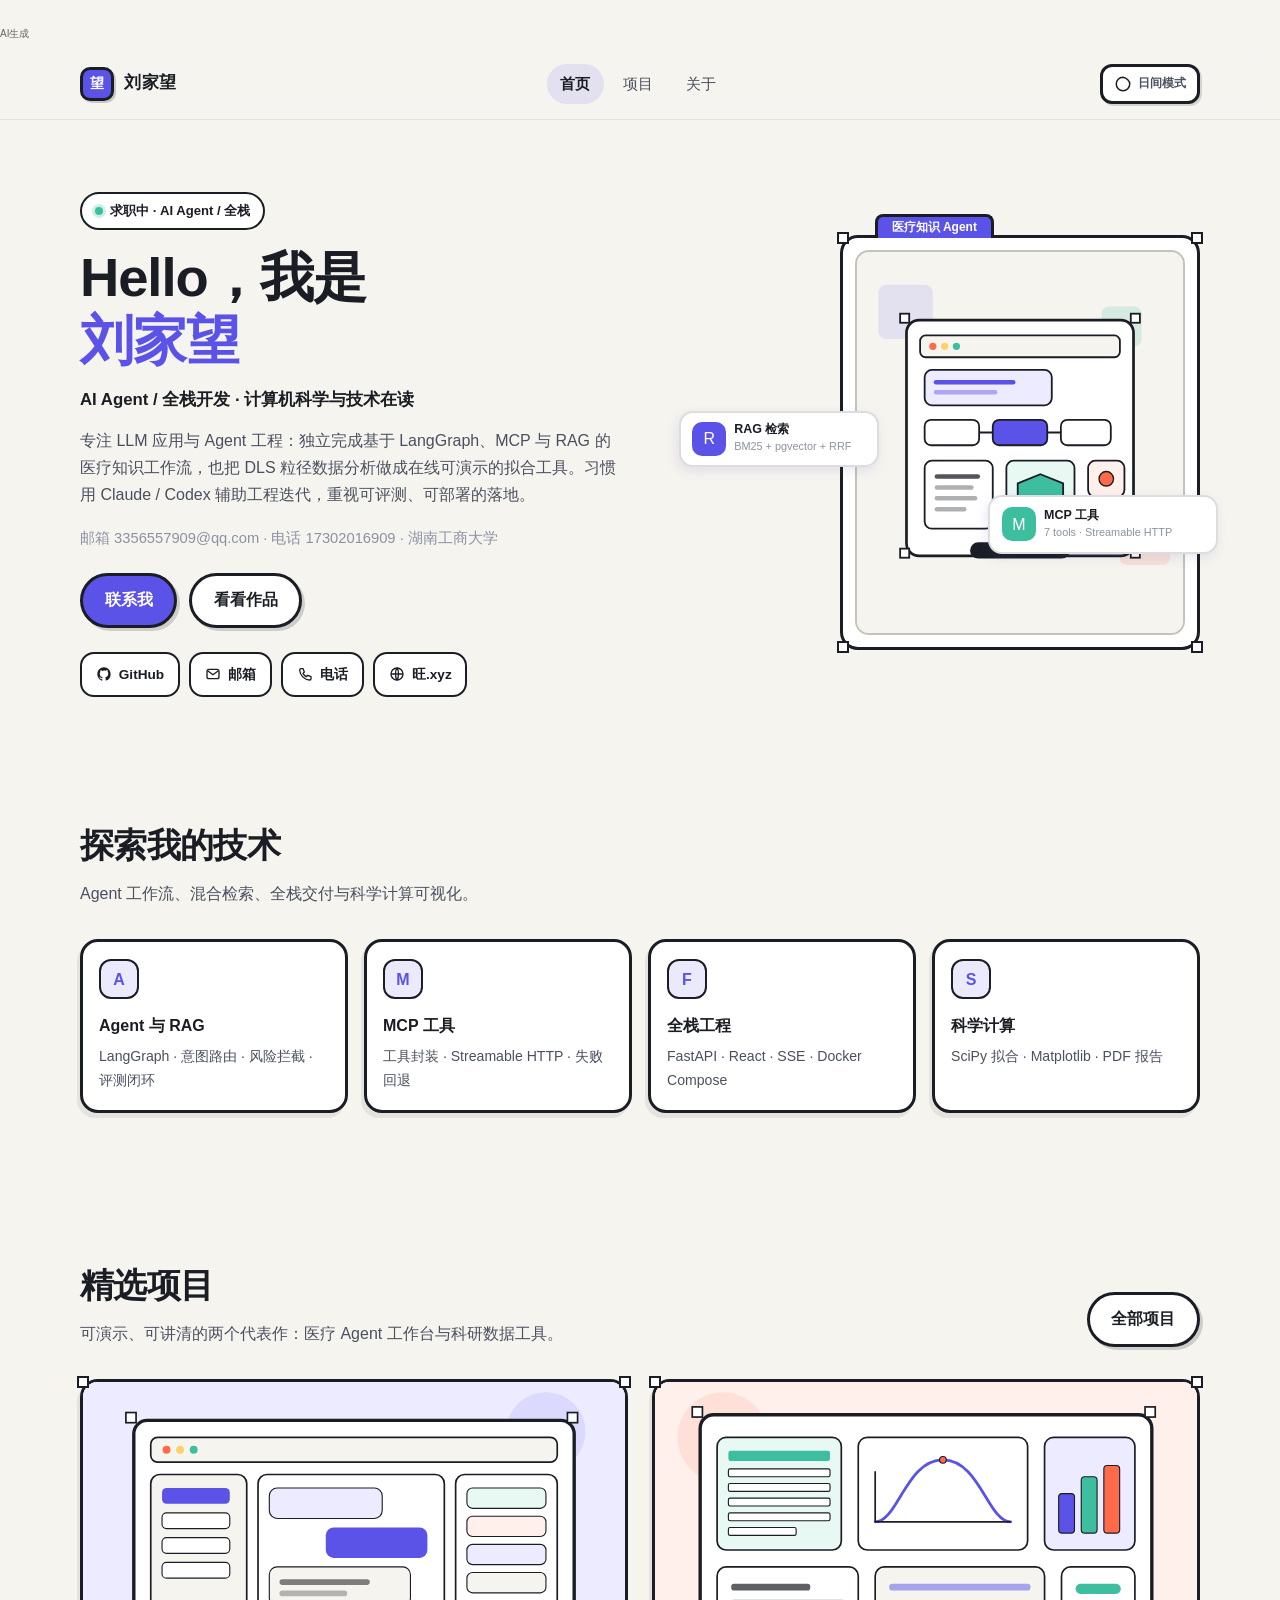
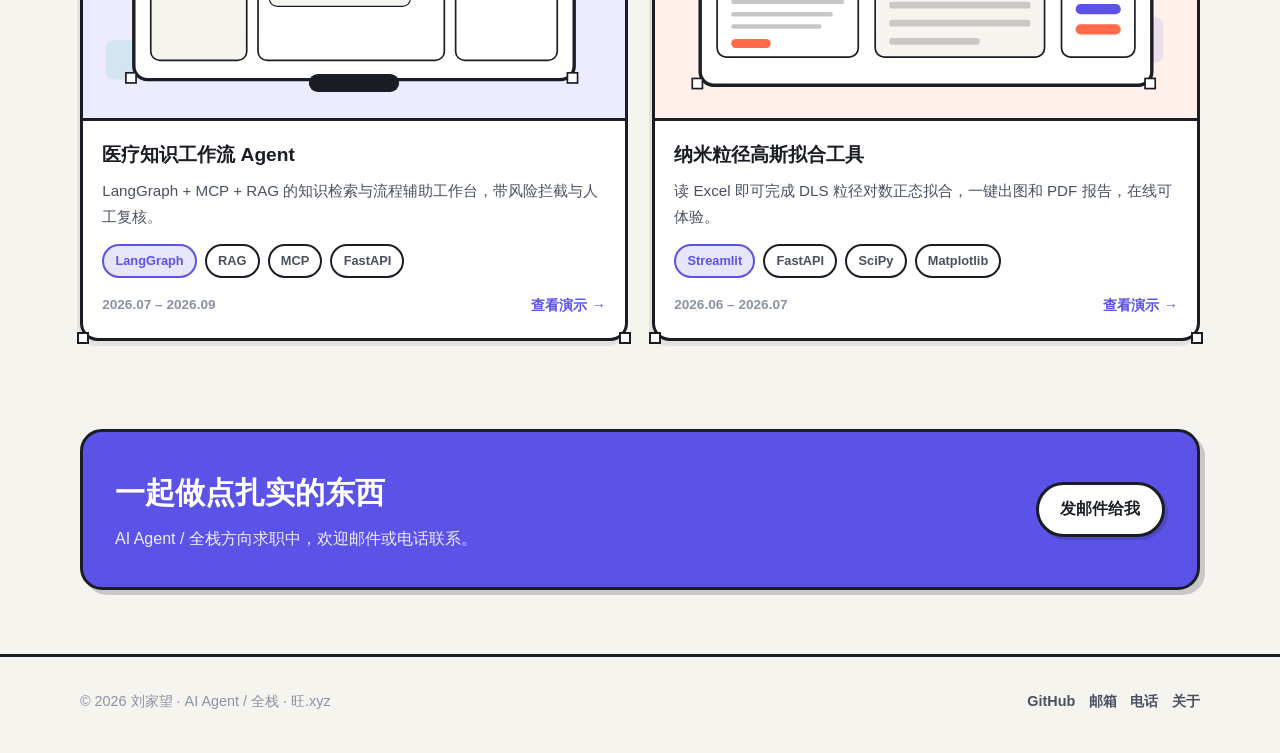
==== index.html @ 9ef8d206 "present: index.html (+2 source) — 已去掉五页左上角 AI生成 角标，并为日间/夜间切换按钮加上中文提示与状态文案。 Mimo-Presented-Path: inde" ====
<!-- AI生成 -->
﻿<!DOCTYPE html>
<html lang="zh-CN">
<head>
  <meta charset="UTF-8" />
  <meta name="viewport" content="width=device-width, initial-scale=1" />
  <title>刘家望 · AI Agent / 全栈开发</title>
  <meta name="description" content="刘家望的个人主页。专注 LLM 应用与 Agent 工程：LangGraph、MCP、RAG，也做领域数据工具。" />
  <meta name="author" content="刘家望" />
  <meta property="og:title" content="刘家望 · AI Agent / 全栈开发" />
  <meta property="og:description" content="做 Agent 工程，也做领域工具。医疗知识工作流 Agent · 纳米粒径高斯拟合工具。" />
  <meta property="og:type" content="website" />
  <meta property="og:url" content="https://旺.xyz/" />
  <link rel="icon" href="data:image/svg+xml,%3Csvg xmlns='http://www.w3.org/2000/svg' viewBox='0 0 32 32'%3E%3Crect width='32' height='32' rx='8' fill='%235B52E8'/%3E%3Ctext x='16' y='22' text-anchor='middle' font-size='16' font-family='sans-serif' fill='white' font-weight='700'%3E旺%3C/text%3E%3C/svg%3E" />
  <link rel="stylesheet" href="css/style.css" />
</head>
<body>
<p data-aigc-mark="1" style="margin:0 0 8px;font-size:10px;line-height:1.3;color:#6b6560;font-weight:400;">AI生成</p>


  <header class="site-header">
    <div class="site-container inner">
      <a class="logo" href="index.html">
        <span class="logo-mark">望</span>
        <span>刘家望</span>
      </a>
      <nav class="nav" data-nav>
        <a class="active" href="index.html">首页</a>
        <a href="projects.html">项目</a>
        <a href="about.html">关于</a>
      </nav>
      <div class="header-actions">
        <button class="icon-btn theme-btn" data-theme-toggle title="点击切换日间/夜间模式" aria-label="切换日间/夜间模式">
          <svg viewBox="0 0 24 24" fill="none" stroke="currentColor" stroke-width="2" stroke-linecap="round"><path d="M12 3a9 9 0 1 0 9 9c0-4-4-8-9-9z"/></svg>
          <span class="theme-label">日间/夜间</span>
        </button>
        <button class="icon-btn menu-toggle" data-menu-toggle aria-label="打开菜单">
          <svg viewBox="0 0 24 24" fill="none" stroke="currentColor" stroke-width="2" stroke-linecap="round"><path d="M4 7h16M4 12h16M4 17h16"/></svg>
        </button>
      </div>
    </div>
  </header>

  <main>
    <section class="hero">
      <div class="site-container hero-grid">
        <div class="hero-copy">
          <div class="eyebrow"><span class="eyebrow-dot"></span>求职中 · AI Agent / 全栈</div>
          <h1>Hello，我是<br /><span class="hl" data-split>刘家望</span></h1>
          <p class="hero-sub">AI Agent / 全栈开发 · 计算机科学与技术在读</p>
          <p class="hero-desc">专注 LLM 应用与 Agent 工程：独立完成基于 LangGraph、MCP 与 RAG 的医疗知识工作流，也把 DLS 粒径数据分析做成在线可演示的拟合工具。习惯用 Claude / Codex 辅助工程迭代，重视可评测、可部署的落地。</p>
          <p class="hero-contact">邮箱 3356557909@qq.com · 电话 17302016909 · 湖南工商大学</p>
          <div class="hero-actions btn-row">
            <a class="btn btn-fill" href="mailto:3356557909@qq.com">联系我</a>
            <a class="btn" href="projects.html">看看作品</a>
          </div>
          <div class="social-row">
            <a class="social-chip" href="https://github.com/w-06" target="_blank" rel="noopener noreferrer">
              <svg viewBox="0 0 24 24" fill="currentColor"><path d="M12 2C6.48 2 2 6.58 2 12.26c0 4.52 2.87 8.35 6.84 9.7.5.1.68-.22.68-.48 0-.24-.01-.87-.01-1.7-2.78.62-3.37-1.37-3.37-1.37-.45-1.18-1.11-1.5-1.11-1.5-.91-.64.07-.63.07-.63 1 .07 1.53 1.06 1.53 1.06.89 1.56 2.34 1.11 2.91.85.09-.66.35-1.11.63-1.37-2.22-.26-4.55-1.14-4.55-5.07 0-1.12.39-2.03 1.03-2.75-.1-.26-.45-1.3.1-2.7 0 0 .84-.28 2.75 1.05A9.3 9.3 0 0 1 12 6.8c.85 0 1.71.12 2.51.35 1.9-1.33 2.74-1.05 2.74-1.05.55 1.4.2 2.44.1 2.7.64.72 1.03 1.63 1.03 2.75 0 3.94-2.34 4.8-4.57 5.06.36.32.68.94.68 1.9 0 1.37-.01 2.48-.01 2.81 0 .27.18.59.69.48A10.03 10.03 0 0 0 22 12.26C22 6.58 17.52 2 12 2z"/></svg>
              GitHub
            </a>
            <a class="social-chip" href="mailto:3356557909@qq.com">
              <svg viewBox="0 0 24 24" fill="none" stroke="currentColor" stroke-width="2"><rect x="3" y="5" width="18" height="14" rx="3"/><path d="m4 7 8 6 8-6"/></svg>
              邮箱
            </a>
            <a class="social-chip" href="tel:17302016909">
              <svg viewBox="0 0 24 24" fill="none" stroke="currentColor" stroke-width="2"><path d="M6 4h3l2 5-2 2a12 12 0 0 0 5 5l2-2 5 2v3a2 2 0 0 1-2 2A16 16 0 0 1 4 6a2 2 0 0 1 2-2z"/></svg>
              电话
            </a>
            <a class="social-chip" href="https://旺.xyz" target="_blank" rel="noopener noreferrer">
              <svg viewBox="0 0 24 24" fill="none" stroke="currentColor" stroke-width="2"><circle cx="12" cy="12" r="9"/><path d="M3 12h18M12 3c3 3.5 3 14 0 18M12 3c-3 3.5-3 14 0 18"/></svg>
              旺.xyz
            </a>
          </div>
        </div>

        <div class="hero-stage" data-aos="fade-left">
          <div class="web-case" data-href="project-agent.html">
            <div class="case-solid">
              <span class="case-square tl"></span>
              <span class="case-square tr"></span>
              <span class="case-square bl"></span>
              <span class="case-square br"></span>
              <div class="case-title">医疗知识 Agent</div>
              <div class="case-go">
                <img src="assets/svg/hero-agent.svg" alt="医疗知识工作流 Agent 主视觉" />
                <div class="cursor-indicator">
                  <svg viewBox="0 0 24 24" fill="none" stroke="currentColor" stroke-width="2" stroke-linecap="round" stroke-linejoin="round"><line x1="7" y1="17" x2="17" y2="7"/><polyline points="7 7 17 7 17 17"/></svg>
                </div>
              </div>
            </div>
          </div>
          <div class="float-chip chip-left">
            <div class="chip-row">
              <div class="chip-icon">R</div>
              <div class="chip-text">
                <strong>RAG 检索</strong>
                <span>BM25 + pgvector + RRF</span>
              </div>
            </div>
          </div>
          <div class="float-chip chip-right">
            <div class="chip-row">
              <div class="chip-icon alt">M</div>
              <div class="chip-text">
                <strong>MCP 工具</strong>
                <span>7 tools · Streamable HTTP</span>
              </div>
            </div>
          </div>
        </div>
      </div>
    </section>

    <section class="section" data-aos>
      <div class="site-container">
        <div class="section-head">
          <div>
            <h2>探索我的技术</h2>
            <p>Agent 工作流、混合检索、全栈交付与科学计算可视化。</p>
          </div>
        </div>
        <div class="explore-grid">
          <article class="explore-item">
            <div class="explore-icon">A</div>
            <h3>Agent 与 RAG</h3>
            <p>LangGraph · 意图路由 · 风险拦截 · 评测闭环</p>
          </article>
          <article class="explore-item">
            <div class="explore-icon">M</div>
            <h3>MCP 工具</h3>
            <p>工具封装 · Streamable HTTP · 失败回退</p>
          </article>
          <article class="explore-item">
            <div class="explore-icon">F</div>
            <h3>全栈工程</h3>
            <p>FastAPI · React · SSE · Docker Compose</p>
          </article>
          <article class="explore-item">
            <div class="explore-icon">S</div>
            <h3>科学计算</h3>
            <p>SciPy 拟合 · Matplotlib · PDF 报告</p>
          </article>
        </div>
      </div>
    </section>

    <section class="section" data-aos>
      <div class="site-container">
        <div class="section-head">
          <div>
            <h2>精选项目</h2>
            <p>可演示、可讲清的两个代表作：医疗 Agent 工作台与科研数据工具。</p>
          </div>
          <div class="side">
            <a class="btn" href="projects.html">全部项目</a>
          </div>
        </div>
        <div class="work-grid">
          <a class="work-card" href="project-agent.html">
            <span class="corner tl"></span><span class="corner tr"></span><span class="corner bl"></span><span class="corner br"></span>
            <div class="work-media">
              <img src="assets/svg/project-agent.svg" alt="医疗知识工作流 Agent 封面" />
            </div>
            <div class="work-body">
              <h3>医疗知识工作流 Agent</h3>
              <p class="desc">LangGraph + MCP + RAG 的知识检索与流程辅助工作台，带风险拦截与人工复核。</p>
              <ul class="tag-list">
                <li class="tag primary">LangGraph</li>
                <li class="tag">RAG</li>
                <li class="tag">MCP</li>
                <li class="tag">FastAPI</li>
              </ul>
              <div class="work-meta">
                <span class="year">2026.07 – 2026.09</span>
                <span class="go">查看演示 →</span>
              </div>
            </div>
          </a>
          <a class="work-card" href="project-fit.html">
            <span class="corner tl"></span><span class="corner tr"></span><span class="corner bl"></span><span class="corner br"></span>
            <div class="work-media">
              <img src="assets/svg/project-fit.svg" alt="纳米粒径高斯拟合工具封面" />
            </div>
            <div class="work-body">
              <h3>纳米粒径高斯拟合工具</h3>
              <p class="desc">读 Excel 即可完成 DLS 粒径对数正态拟合，一键出图和 PDF 报告，在线可体验。</p>
              <ul class="tag-list">
                <li class="tag primary">Streamlit</li>
                <li class="tag">FastAPI</li>
                <li class="tag">SciPy</li>
                <li class="tag">Matplotlib</li>
              </ul>
              <div class="work-meta">
                <span class="year">2026.06 – 2026.07</span>
                <span class="go">查看演示 →</span>
              </div>
            </div>
          </a>
        </div>
      </div>
    </section>

    <div class="site-container">
      <div class="cta-band" data-aos>
        <div>
          <h2>一起做点扎实的东西</h2>
          <p>AI Agent / 全栈方向求职中，欢迎邮件或电话联系。</p>
        </div>
        <a class="btn" href="mailto:3356557909@qq.com">发邮件给我</a>
      </div>
    </div>
  </main>

  <footer class="site-footer">
    <div class="site-container footer-inner">
      <p>© <span data-year></span> 刘家望 · AI Agent / 全栈 · 旺.xyz</p>
      <div class="footer-links">
        <a href="https://github.com/w-06" target="_blank" rel="noopener noreferrer">GitHub</a>
        <a href="mailto:3356557909@qq.com">邮箱</a>
        <a href="tel:17302016909">电话</a>
        <a href="about.html">关于</a>
      </div>
    </div>
  </footer>
  <script src="js/main.js"></script>
</body>
</html>
---- css/style.css ----
/* 刘家望 · 个人站点 — 新粗野主义作品集风格 */
:root {
  --bg: #f6f4ef;
  --bg-soft: #efece4;
  --ink: #1a1d24;
  --ink-2: #4a5060;
  --ink-3: #8b92a3;
  --card: #ffffff;
  --primary: #5b52e8;
  --primary-2: #4a41d4;
  --accent: #ff6b4a;
  --mint: #3dbf9f;
  --line: #1a1d24;
  --shadow: -3px 5px 0 rgba(26, 29, 36, 0.08);
  --radius: 18px;
  --radius-sm: 12px;
  --font: "PingFang SC", "Noto Sans SC", "Microsoft YaHei", "Segoe UI", sans-serif;
  --max: 1120px;
  --header-h: 72px;
}

html.dark {
  --bg: #12141a;
  --bg-soft: #1a1d26;
  --ink: #f3f1ea;
  --ink-2: #c5c9d4;
  --ink-3: #8b92a3;
  --card: #1c2030;
  --primary: #7b74f0;
  --primary-2: #918bff;
  --accent: #ff8566;
  --mint: #4ecfad;
  --line: #e8e6df;
  --shadow: -3px 5px 0 rgba(0, 0, 0, 0.35);
}

*,
*::before,
*::after {
  box-sizing: border-box;
}

html {
  scroll-behavior: smooth;
}

body {
  margin: 0;
  font-family: var(--font);
  color: var(--ink);
  background: var(--bg);
  line-height: 1.7;
  min-height: 100vh;
  overflow-x: hidden;
  transition: background 0.25s ease, color 0.25s ease;
}

body.no-cursor,
body.no-cursor * {
  cursor: none !important;
}

img,
svg {
  display: block;
  max-width: 100%;
}

a {
  color: inherit;
  text-decoration: none;
}

button {
  font: inherit;
  color: inherit;
  background: none;
  border: 0;
  cursor: pointer;
}

.site-container {
  width: min(100% - 2.5rem, var(--max));
  margin-inline: auto;
}

/* ========== 顶部导航 ========== */
.site-header {
  position: sticky;
  top: 0;
  z-index: 50;
  height: var(--header-h);
  backdrop-filter: blur(14px);
  background: color-mix(in srgb, var(--bg) 82%, transparent);
  border-bottom: 1px solid color-mix(in srgb, var(--ink) 8%, transparent);
}

.site-header .inner {
  height: 100%;
  display: flex;
  align-items: center;
  justify-content: space-between;
  gap: 1rem;
}

.logo {
  display: inline-flex;
  align-items: center;
  gap: 0.65rem;
  font-weight: 800;
  letter-spacing: 0.02em;
  font-size: 1.05rem;
}

.logo-mark {
  width: 34px;
  height: 34px;
  border: 3px solid var(--line);
  border-radius: 10px;
  display: grid;
  place-items: center;
  background: var(--primary);
  color: #fff;
  font-size: 0.85rem;
  font-weight: 800;
  box-shadow: 2px 2px 0 color-mix(in srgb, var(--line) 20%, transparent);
}

.nav {
  display: flex;
  align-items: center;
  gap: 0.35rem;
}

.nav a {
  padding: 0.45rem 0.85rem;
  border-radius: 999px;
  font-size: 0.95rem;
  color: var(--ink-2);
  transition: 0.2s ease;
}

.nav a:hover,
.nav a.active {
  color: var(--ink);
  background: color-mix(in srgb, var(--primary) 12%, transparent);
}

.nav a.active {
  font-weight: 700;
}

.header-actions {
  display: flex;
  align-items: center;
  gap: 0.5rem;
}

.icon-btn {
  width: 40px;
  height: 40px;
  border: 3px solid var(--line);
  border-radius: 12px;
  display: grid;
  place-items: center;
  background: var(--card);
  box-shadow: 2px 2px 0 color-mix(in srgb, var(--line) 15%, transparent);
  transition: transform 0.15s ease;
}

.icon-btn:hover {
  transform: translate(-1px, -1px);
}

.icon-btn svg {
  width: 18px;
  height: 18px;
}

.theme-btn {
  width: auto;
  min-width: 40px;
  padding: 0 0.7rem;
  gap: 0.35rem;
  grid-auto-flow: column;
}

.theme-label {
  font-size: 0.75rem;
  font-weight: 700;
  white-space: nowrap;
  color: var(--ink-2);
}

.menu-toggle {
  display: none;
}

/* ========== 按钮 ========== */
.btn {
  display: inline-flex;
  align-items: center;
  justify-content: center;
  gap: 0.5rem;
  min-height: 48px;
  padding: 0.7rem 1.35rem;
  border: 3px solid var(--line);
  border-radius: 999px;
  font-weight: 700;
  font-size: 0.98rem;
  background: var(--card);
  box-shadow: 3px 3px 0 color-mix(in srgb, var(--line) 18%, transparent);
  transition: transform 0.15s ease, box-shadow 0.15s ease, background 0.15s ease;
}

.btn:hover {
  transform: translate(-2px, -2px);
  box-shadow: 5px 5px 0 color-mix(in srgb, var(--line) 22%, transparent);
}

.btn:active {
  transform: translate(0, 0);
  box-shadow: 1px 1px 0 color-mix(in srgb, var(--line) 18%, transparent);
}

.btn-fill {
  background: var(--primary);
  color: #fff;
}

.btn-fill:hover {
  background: var(--primary-2);
}

.btn-accent {
  background: var(--accent);
  color: #fff;
}

.btn-row {
  display: flex;
  flex-wrap: wrap;
  gap: 0.75rem;
}

/* ========== 标签 ========== */
.tag-list {
  display: flex;
  flex-wrap: wrap;
  gap: 0.5rem;
  list-style: none;
  padding: 0;
  margin: 0;
}

.tag {
  display: inline-flex;
  align-items: center;
  padding: 0.28rem 0.7rem;
  border: 2px solid var(--line);
  border-radius: 999px;
  font-size: 0.8rem;
  font-weight: 600;
  background: var(--card);
  color: var(--ink-2);
}

.tag.primary {
  background: color-mix(in srgb, var(--primary) 15%, var(--card));
  color: var(--primary);
  border-color: var(--primary);
}

/* ========== 取景框卡片 ========== */
.frame-card {
  position: relative;
  background: var(--card);
  border: 3px solid var(--line);
  border-radius: var(--radius);
  padding: 1rem;
  box-shadow: var(--shadow);
}

.frame-card .corner {
  position: absolute;
  width: 12px;
  height: 12px;
  background: var(--card);
  border: 2px solid var(--line);
  z-index: 2;
}

.frame-card .corner.tl { top: -6px; left: -6px; }
.frame-card .corner.tr { top: -6px; right: -6px; }
.frame-card .corner.bl { bottom: -6px; left: -6px; }
.frame-card .corner.br { bottom: -6px; right: -6px; }

.frame-card .window-tab {
  position: absolute;
  top: -24px;
  left: 28px;
  height: 24px;
  padding: 0 0.85rem;
  display: inline-flex;
  align-items: center;
  border-radius: 8px 8px 0 0;
  background: var(--primary);
  color: #fff;
  font-size: 0.75rem;
  font-weight: 700;
  border: 3px solid var(--line);
  border-bottom: 0;
}

.frame-media {
  border-radius: var(--radius-sm);
  overflow: hidden;
  border: 2px solid color-mix(in srgb, var(--line) 25%, transparent);
  background: var(--bg-soft);
}

/* ========== 首页 Hero ========== */
.hero {
  padding: 4.5rem 0 3rem;
}

.hero-grid {
  display: grid;
  grid-template-columns: 1.05fr 0.95fr;
  gap: 3rem;
  align-items: center;
}

.hero-copy .eyebrow {
  display: inline-flex;
  align-items: center;
  gap: 0.45rem;
  padding: 0.35rem 0.8rem;
  border: 2px solid var(--line);
  border-radius: 999px;
  background: var(--card);
  font-size: 0.82rem;
  font-weight: 700;
  margin-bottom: 1.1rem;
}

.eyebrow-dot {
  width: 8px;
  height: 8px;
  border-radius: 50%;
  background: var(--mint);
  box-shadow: 0 0 0 3px color-mix(in srgb, var(--mint) 25%, transparent);
}

.hero h1 {
  margin: 0 0 0.85rem;
  font-size: clamp(2.2rem, 4.5vw, 3.4rem);
  line-height: 1.15;
  letter-spacing: -0.02em;
  font-weight: 900;
}

.hero h1 .hl {
  color: var(--primary);
}

.hero-sub {
  margin: 0 0 0.75rem;
  font-size: 1.05rem;
  font-weight: 700;
  color: var(--ink);
}

.hero-desc {
  margin: 0 0 1.1rem;
  color: var(--ink-2);
  max-width: 34rem;
}

.hero-contact {
  color: var(--ink-3);
  font-size: 0.92rem;
  margin-bottom: 1.4rem;
}

.hero-actions {
  margin-bottom: 1.5rem;
}

.social-row {
  display: flex;
  flex-wrap: wrap;
  gap: 0.6rem;
}

.social-chip {
  display: inline-flex;
  align-items: center;
  gap: 0.45rem;
  padding: 0.55rem 0.85rem;
  border: 2px solid var(--line);
  border-radius: 14px;
  background: var(--card);
  font-size: 0.85rem;
  font-weight: 600;
  transition: transform 0.15s ease, background 0.15s ease;
}

.social-chip:hover {
  transform: translateY(-2px);
  background: color-mix(in srgb, var(--primary) 10%, var(--card));
}

.social-chip svg {
  width: 16px;
  height: 16px;
}

/* Hero 右侧卡片 */
.hero-stage {
  position: relative;
  min-height: 420px;
}

.web-case {
  position: relative;
  z-index: 20;
  width: min(100%, 360px);
  margin-left: auto;
  transition: transform 0.3s cubic-bezier(0.16, 1, 0.3, 1);
  will-change: transform;
}

.web-case .case-solid {
  position: relative;
  background: var(--card);
  border: 3px solid var(--line);
  border-radius: var(--radius);
  padding: 0.75rem;
}

.web-case .case-square {
  position: absolute;
  width: 12px;
  height: 12px;
  background: var(--card);
  border: 2px solid var(--line);
}

.web-case .case-square.tl { top: -6px; left: -6px; }
.web-case .case-square.tr { top: -6px; right: -6px; }
.web-case .case-square.bl { bottom: -6px; left: -6px; }
.web-case .case-square.br { bottom: -6px; right: -6px; }

.case-go {
  position: relative;
  aspect-ratio: 6 / 7;
  overflow: hidden;
  border-radius: 14px;
  background: var(--bg-soft);
  border: 2px solid color-mix(in srgb, var(--line) 20%, transparent);
}

.case-go svg,
.case-go img {
  width: 100%;
  height: 100%;
  object-fit: cover;
}

.case-title {
  position: absolute;
  top: -24px;
  left: 32px;
  height: 24px;
  padding: 0 0.85rem;
  display: inline-flex;
  align-items: center;
  border-radius: 8px 8px 0 0;
  background: var(--primary);
  color: #fff;
  font-size: 0.75rem;
  font-weight: 700;
  border: 3px solid var(--line);
  border-bottom: 0;
}

.float-chip {
  position: absolute;
  z-index: 30;
  background: var(--card);
  border: 2px solid color-mix(in srgb, var(--line) 15%, transparent);
  border-radius: 14px;
  box-shadow: -2px 4px 12px rgba(81, 74, 163, 0.12);
  transition: transform 0.3s cubic-bezier(0.16, 1, 0.3, 1);
  will-change: transform;
  pointer-events: none;
}

.float-chip.chip-left {
  left: -12px;
  top: 42%;
  width: min(200px, 48%);
  padding: 0.55rem 0.7rem;
}

.float-chip.chip-right {
  right: -18px;
  top: 62%;
  width: min(230px, 54%);
  padding: 0.65rem 0.75rem;
}

.chip-row {
  display: flex;
  align-items: center;
  gap: 0.5rem;
}

.chip-icon {
  width: 34px;
  height: 34px;
  border-radius: 10px;
  display: grid;
  place-items: center;
  background: var(--primary);
  color: #fff;
  flex-shrink: 0;
}

.chip-icon.alt {
  background: var(--mint);
}

.chip-icon.warm {
  background: var(--accent);
}

.chip-text {
  min-width: 0;
}

.chip-text strong {
  display: block;
  font-size: 0.78rem;
  line-height: 1.2;
}

.chip-text span {
  display: block;
  font-size: 0.68rem;
  color: var(--ink-3);
  white-space: nowrap;
  overflow: hidden;
  text-overflow: ellipsis;
}

.cursor-indicator {
  position: absolute;
  top: 0;
  left: 0;
  width: 56px;
  height: 56px;
  border-radius: 50%;
  background: #fff;
  display: grid;
  place-items: center;
  box-shadow: 0 3px 15px rgba(0, 0, 0, 0.15);
  z-index: 1000;
  opacity: 0;
  pointer-events: none;
  transform: translate(-50%, -50%) scale(0.5);
  transition: opacity 0.35s cubic-bezier(0.16, 1, 0.3, 1),
    transform 0.45s cubic-bezier(0.34, 1.56, 0.64, 1);
}

.cursor-indicator.on {
  opacity: 1;
  transform: translate(-50%, -50%) scale(1);
}

.cursor-indicator svg {
  width: 24px;
  height: 24px;
  color: var(--primary);
}

/* ========== 区块 ========== */
.section {
  padding: 4.5rem 0;
}

.section-head {
  display: flex;
  align-items: end;
  justify-content: space-between;
  gap: 1rem;
  margin-bottom: 2rem;
}

.section-head h2 {
  margin: 0 0 0.35rem;
  font-size: clamp(1.6rem, 3vw, 2.1rem);
  font-weight: 900;
  letter-spacing: -0.02em;
}

.section-head p {
  margin: 0;
  color: var(--ink-2);
  max-width: 36rem;
}

.section-head .side {
  flex-shrink: 0;
}

/* 技术标签墙 */
.explore-grid {
  display: grid;
  grid-template-columns: repeat(4, 1fr);
  gap: 1rem;
}

.explore-item {
  border: 3px solid var(--line);
  border-radius: var(--radius);
  background: var(--card);
  padding: 1.1rem 1rem;
  box-shadow: var(--shadow);
  transition: transform 0.15s ease;
}

.explore-item:hover {
  transform: translate(-2px, -2px);
}

.explore-item h3 {
  margin: 0 0 0.35rem;
  font-size: 1rem;
}

.explore-item p {
  margin: 0;
  color: var(--ink-2);
  font-size: 0.88rem;
}

.explore-icon {
  width: 40px;
  height: 40px;
  border: 2px solid var(--line);
  border-radius: 12px;
  display: grid;
  place-items: center;
  margin-bottom: 0.8rem;
  background: color-mix(in srgb, var(--primary) 12%, var(--card));
  font-weight: 900;
  color: var(--primary);
}

/* 项目卡片 */
.work-grid {
  display: grid;
  grid-template-columns: 1fr 1fr;
  gap: 1.5rem;
}

.work-card {
  position: relative;
  display: block;
  background: var(--card);
  border: 3px solid var(--line);
  border-radius: var(--radius);
  overflow: visible;
  box-shadow: var(--shadow);
  transition: transform 0.18s ease, box-shadow 0.18s ease;
}

.work-card:hover {
  transform: translate(-3px, -3px);
  box-shadow: 6px 6px 0 color-mix(in srgb, var(--line) 18%, transparent);
}

.work-card .corner {
  position: absolute;
  width: 12px;
  height: 12px;
  background: var(--card);
  border: 2px solid var(--line);
  z-index: 3;
}

.work-card .corner.tl { top: -6px; left: -6px; }
.work-card .corner.tr { top: -6px; right: -6px; }
.work-card .corner.bl { bottom: -6px; left: -6px; }
.work-card .corner.br { bottom: -6px; right: -6px; }

.work-media {
  aspect-ratio: 16 / 10;
  background: var(--bg-soft);
  border-bottom: 3px solid var(--line);
  overflow: hidden;
  border-radius: 15px 15px 0 0;
}

.work-media svg,
.work-media img {
  width: 100%;
  height: 100%;
  object-fit: cover;
}

.work-body {
  padding: 1.15rem 1.2rem 1.3rem;
}

.work-body h3 {
  margin: 0 0 0.4rem;
  font-size: 1.2rem;
}

.work-body .desc {
  margin: 0 0 0.85rem;
  color: var(--ink-2);
  font-size: 0.95rem;
}

.work-meta {
  display: flex;
  align-items: center;
  justify-content: space-between;
  gap: 0.75rem;
  margin-top: 0.9rem;
}

.work-meta .year {
  color: var(--ink-3);
  font-size: 0.85rem;
  font-weight: 600;
}

.work-meta .go {
  display: inline-flex;
  align-items: center;
  gap: 0.3rem;
  color: var(--primary);
  font-weight: 800;
  font-size: 0.9rem;
}

/* CTA 条 */
.cta-band {
  margin: 1rem 0 4rem;
  border: 3px solid var(--line);
  border-radius: calc(var(--radius) + 4px);
  background: var(--primary);
  color: #fff;
  padding: 2.2rem 2rem;
  display: flex;
  align-items: center;
  justify-content: space-between;
  gap: 1.5rem;
  box-shadow: 5px 5px 0 color-mix(in srgb, var(--line) 20%, transparent);
  position: relative;
  overflow: hidden;
}

.cta-band h2 {
  margin: 0 0 0.35rem;
  font-size: clamp(1.4rem, 2.5vw, 1.9rem);
}

.cta-band p {
  margin: 0;
  opacity: 0.9;
}

.cta-band .btn {
  background: #fff;
  color: var(--ink);
  flex-shrink: 0;
}

.cta-band .btn:hover {
  background: var(--bg);
}

/* ========== 项目详情页 ========== */
.page-hero {
  padding: 3.2rem 0 1.5rem;
}

.page-hero .back {
  display: inline-flex;
  align-items: center;
  gap: 0.35rem;
  color: var(--ink-2);
  font-weight: 700;
  margin-bottom: 1.1rem;
}

.page-hero .back:hover {
  color: var(--primary);
}

.page-hero h1 {
  margin: 0 0 0.6rem;
  font-size: clamp(2rem, 4vw, 2.8rem);
  font-weight: 900;
  letter-spacing: -0.02em;
}

.page-hero .lead {
  margin: 0 0 1.1rem;
  color: var(--ink-2);
  font-size: 1.05rem;
  max-width: 42rem;
}

.detail-layout {
  display: grid;
  grid-template-columns: 1.4fr 0.8fr;
  gap: 1.5rem;
  align-items: start;
  padding-bottom: 4rem;
}

.detail-main {
  display: grid;
  gap: 1.25rem;
}

.detail-side {
  display: grid;
  gap: 1rem;
  position: sticky;
  top: calc(var(--header-h) + 1rem);
}

.panel {
  border: 3px solid var(--line);
  border-radius: var(--radius);
  background: var(--card);
  box-shadow: var(--shadow);
  padding: 1.15rem 1.2rem;
}

.panel h3 {
  margin: 0 0 0.7rem;
  font-size: 1rem;
}

.panel p {
  margin: 0;
  color: var(--ink-2);
  font-size: 0.94rem;
}

.shot-grid {
  display: grid;
  gap: 1rem;
}

.shot-grid.single {
  grid-template-columns: 1fr;
}

.shot {
  border: 3px solid var(--line);
  border-radius: var(--radius);
  overflow: hidden;
  background: var(--card);
  box-shadow: var(--shadow);
}

.shot .bar {
  display: flex;
  align-items: center;
  gap: 0.4rem;
  padding: 0.55rem 0.8rem;
  border-bottom: 3px solid var(--line);
  background: var(--bg-soft);
  font-size: 0.8rem;
  font-weight: 700;
  color: var(--ink-2);
}

.shot .bar .dot {
  width: 9px;
  height: 9px;
  border-radius: 50%;
  background: var(--accent);
}

.shot .bar .dot:nth-child(2) { background: #ffd166; }
.shot .bar .dot:nth-child(3) { background: var(--mint); }

.shot .body {
  padding: 0.4rem;
  background: var(--bg-soft);
}

.shot svg,
.shot img {
  width: 100%;
  height: auto;
  border-radius: 10px;
  background: var(--card);
}

.point-list {
  list-style: none;
  margin: 0;
  padding: 0;
  display: grid;
  gap: 0.7rem;
}

.point-list li {
  display: grid;
  grid-template-columns: 28px 1fr;
  gap: 0.65rem;
  align-items: start;
  color: var(--ink-2);
  font-size: 0.94rem;
}

.point-list .idx {
  width: 28px;
  height: 28px;
  border: 2px solid var(--line);
  border-radius: 8px;
  display: grid;
  place-items: center;
  font-size: 0.75rem;
  font-weight: 800;
  background: color-mix(in srgb, var(--primary) 12%, var(--card));
  color: var(--primary);
}

.kv {
  display: grid;
  gap: 0.55rem;
}

.kv .row {
  display: flex;
  justify-content: space-between;
  gap: 1rem;
  font-size: 0.9rem;
  padding-bottom: 0.45rem;
  border-bottom: 1px dashed color-mix(in srgb, var(--ink) 15%, transparent);
}

.kv .row:last-child {
  border-bottom: 0;
  padding-bottom: 0;
}

.kv .k {
  color: var(--ink-3);
}

.kv .v {
  font-weight: 700;
  text-align: right;
}

/* ========== 关于页 ========== */
.about-grid {
  display: grid;
  grid-template-columns: 1fr 1fr;
  gap: 1.5rem;
  padding-bottom: 4rem;
}

.about-intro {
  grid-column: 1 / -1;
}

.about-intro p {
  margin: 0 0 0.9rem;
  color: var(--ink-2);
  font-size: 1.05rem;
  max-width: 48rem;
}

.skill-group + .skill-group {
  margin-top: 1.1rem;
}

.skill-group h4 {
  margin: 0 0 0.5rem;
  font-size: 0.92rem;
  color: var(--primary);
}

.edu-item {
  display: flex;
  justify-content: space-between;
  gap: 1rem;
  padding: 0.85rem 0;
  border-bottom: 1px dashed color-mix(in srgb, var(--ink) 15%, transparent);
}

.edu-item:last-child {
  border-bottom: 0;
}

.edu-item strong {
  display: block;
}

.edu-item span {
  color: var(--ink-3);
  font-size: 0.88rem;
}

/* ========== 页脚 ========== */
.site-footer {
  border-top: 3px solid var(--line);
  padding: 2rem 0 2.5rem;
  margin-top: 1rem;
}

.footer-inner {
  display: flex;
  align-items: center;
  justify-content: space-between;
  gap: 1rem;
  flex-wrap: wrap;
}

.footer-inner p {
  margin: 0;
  color: var(--ink-3);
  font-size: 0.9rem;
}

.footer-links {
  display: flex;
  gap: 0.85rem;
  flex-wrap: wrap;
}

.footer-links a {
  color: var(--ink-2);
  font-weight: 600;
  font-size: 0.9rem;
}

.footer-links a:hover {
  color: var(--primary);
}

/* ========== 动效 ========== */
[data-aos] {
  opacity: 0;
  transform: translateY(18px);
  transition: opacity 0.6s ease, transform 0.6s ease;
}

[data-aos="fade-left"] {
  transform: translateX(24px);
}

[data-aos].aos-in {
  opacity: 1;
  transform: none;
}

.word {
  display: inline-block;
  opacity: 0;
  transform: translateY(0.6em);
  animation: wordIn 0.55s cubic-bezier(0.16, 1, 0.3, 1) forwards;
}

@keyframes wordIn {
  to {
    opacity: 1;
    transform: none;
  }
}

/* ========== 响应式 ========== */
@media (max-width: 960px) {
  .hero-grid,
  .detail-layout,
  .about-grid,
  .work-grid {
    grid-template-columns: 1fr;
  }

  .explore-grid {
    grid-template-columns: 1fr 1fr;
  }

  .hero-stage {
    min-height: 0;
    order: -1;
  }

  .web-case {
    margin: 0 auto;
  }

  .detail-side {
    position: static;
  }

  .cta-band {
    flex-direction: column;
    align-items: flex-start;
  }

  .float-chip.chip-left {
    left: 0;
  }

  .float-chip.chip-right {
    right: 0;
  }
}

@media (max-width: 720px) {
  .nav {
    display: none;
    position: absolute;
    top: var(--header-h);
    left: 0;
    right: 0;
    flex-direction: column;
    align-items: stretch;
    padding: 0.8rem 1.2rem 1.2rem;
    background: var(--bg);
    border-bottom: 3px solid var(--line);
  }

  .nav.open {
    display: flex;
  }

  .menu-toggle {
    display: grid;
  }

  .hero {
    padding-top: 2.5rem;
  }

  .explore-grid {
    grid-template-columns: 1fr;
  }

  .section-head {
    flex-direction: column;
    align-items: flex-start;
  }

  .hero-contact {
    font-size: 0.85rem;
  }
}
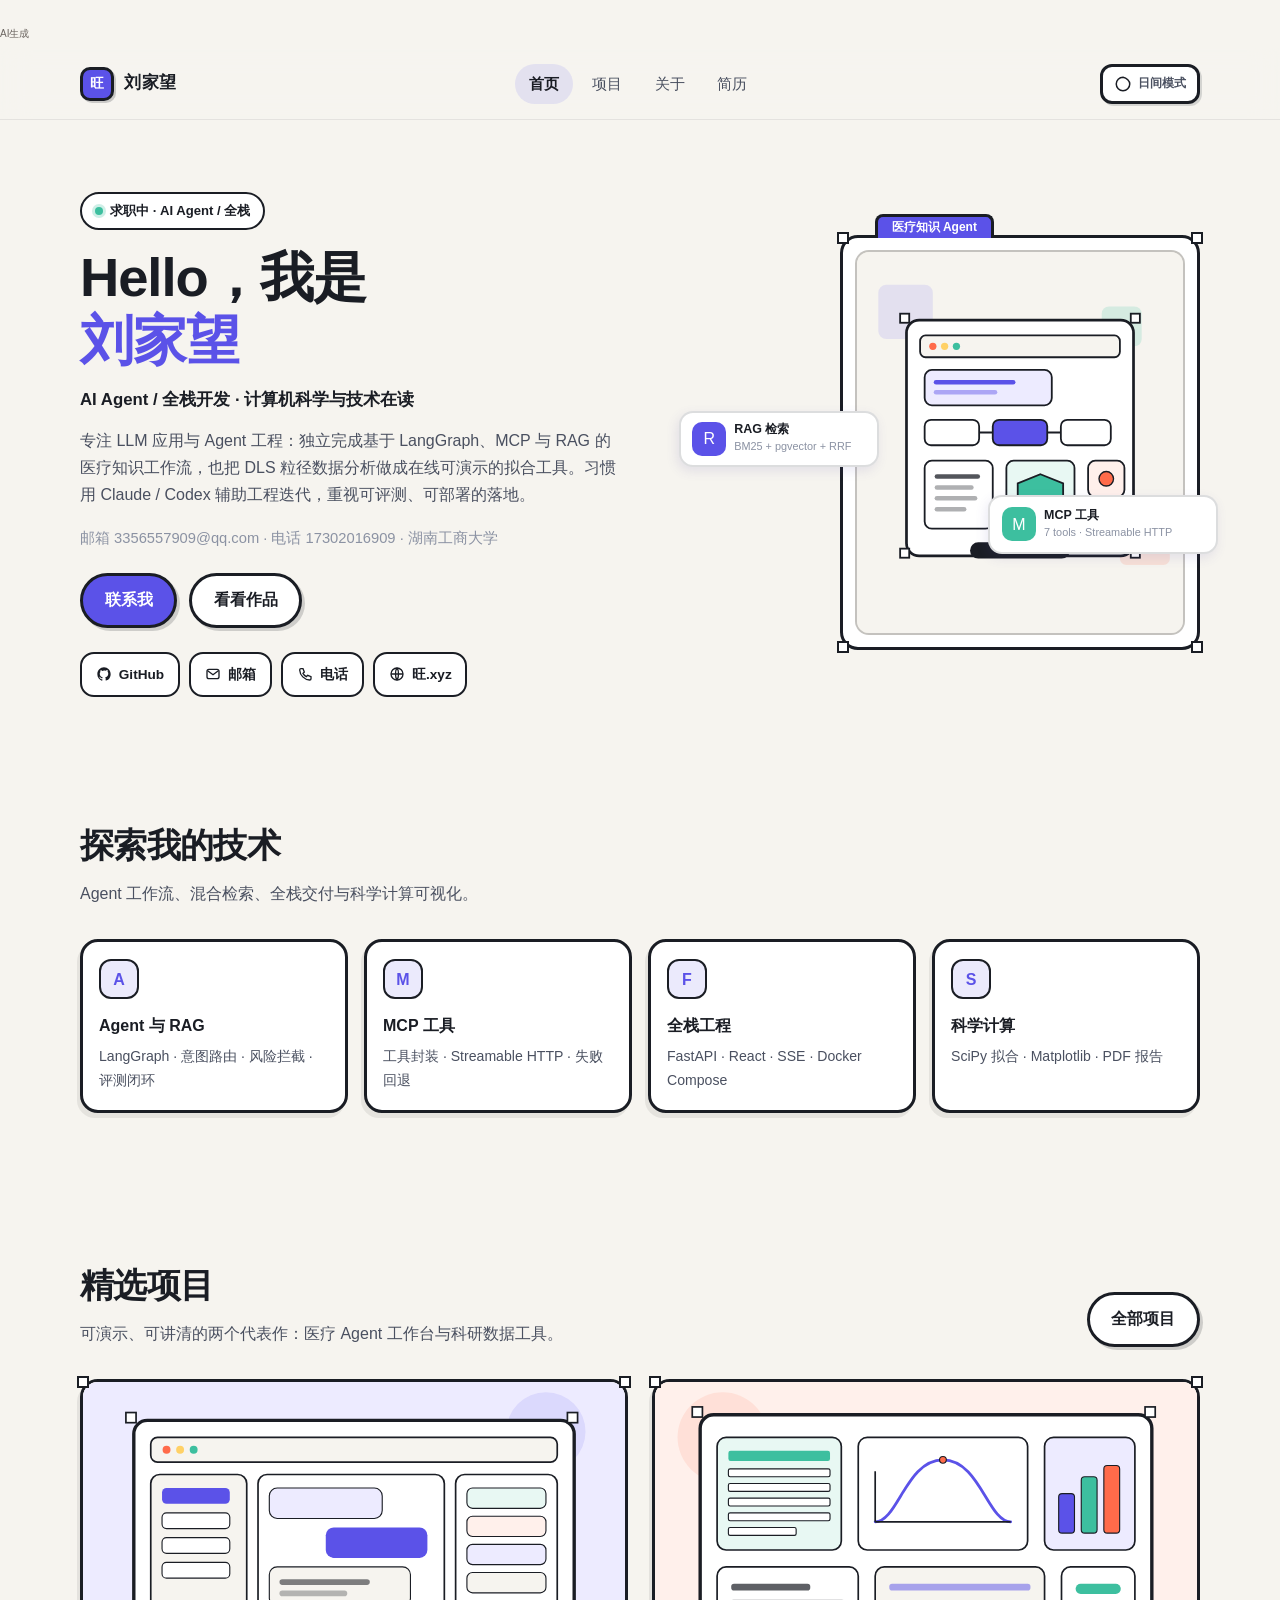
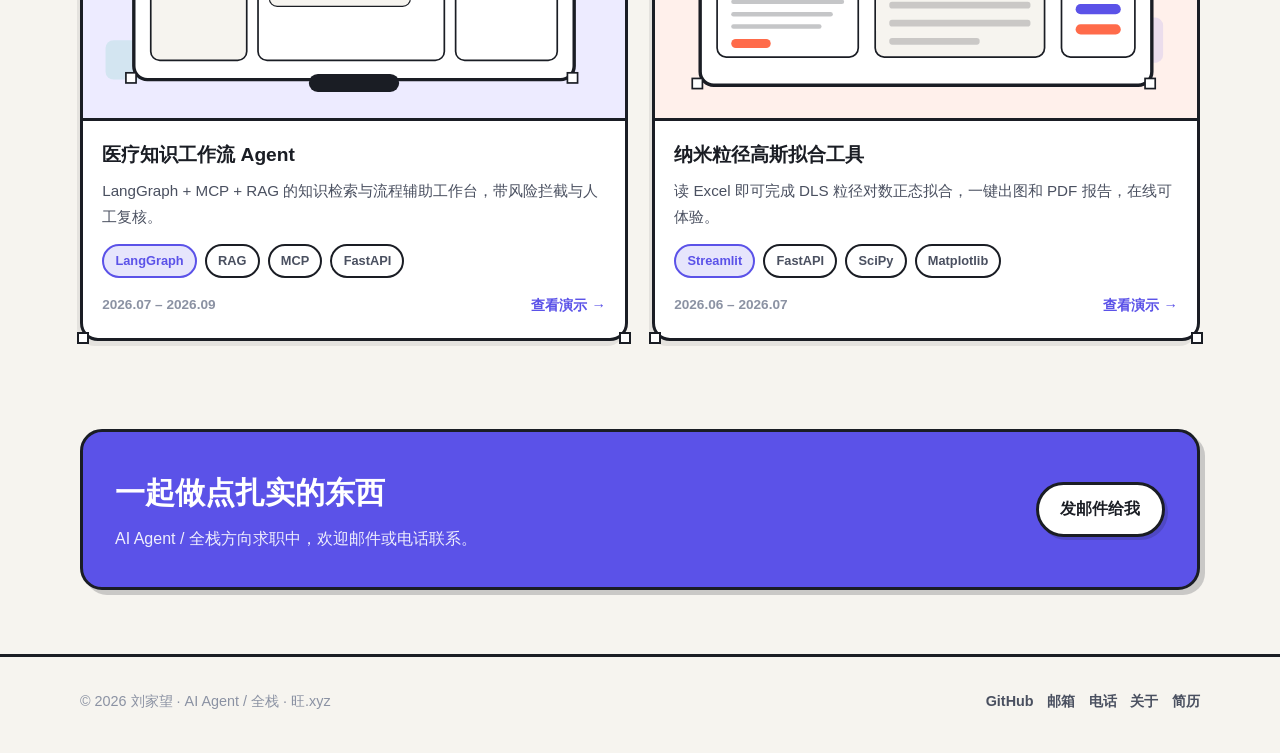
==== commit 7c44d451: "present: index.html (+2 source) — 导航新增「简历」按钮，进入简历页可在线预览 PDF 并一键下载。 Mimo-Presented-Path: index.html M" ====
--- a/index.html
+++ b/index.html
@@ -1,4 +1,4 @@
-<!-- AI生成 -->
+﻿<!-- AI生成 -->
 ﻿<!DOCTYPE html>
 <html lang="zh-CN">
 <head>
@@ -21,13 +21,14 @@
   <header class="site-header">
     <div class="site-container inner">
       <a class="logo" href="index.html">
-        <span class="logo-mark">望</span>
+        <span class="logo-mark">旺</span>
         <span>刘家望</span>
       </a>
       <nav class="nav" data-nav>
         <a class="active" href="index.html">首页</a>
         <a href="projects.html">项目</a>
         <a href="about.html">关于</a>
+        <a class="nav-resume" href="resume.html">简历</a>
       </nav>
       <div class="header-actions">
         <button class="icon-btn theme-btn" data-theme-toggle title="点击切换日间/夜间模式" aria-label="切换日间/夜间模式">
@@ -220,6 +221,7 @@
         <a href="mailto:3356557909@qq.com">邮箱</a>
         <a href="tel:17302016909">电话</a>
         <a href="about.html">关于</a>
+        <a class="nav-resume" href="resume.html">简历</a>
       </div>
     </div>
   </footer>
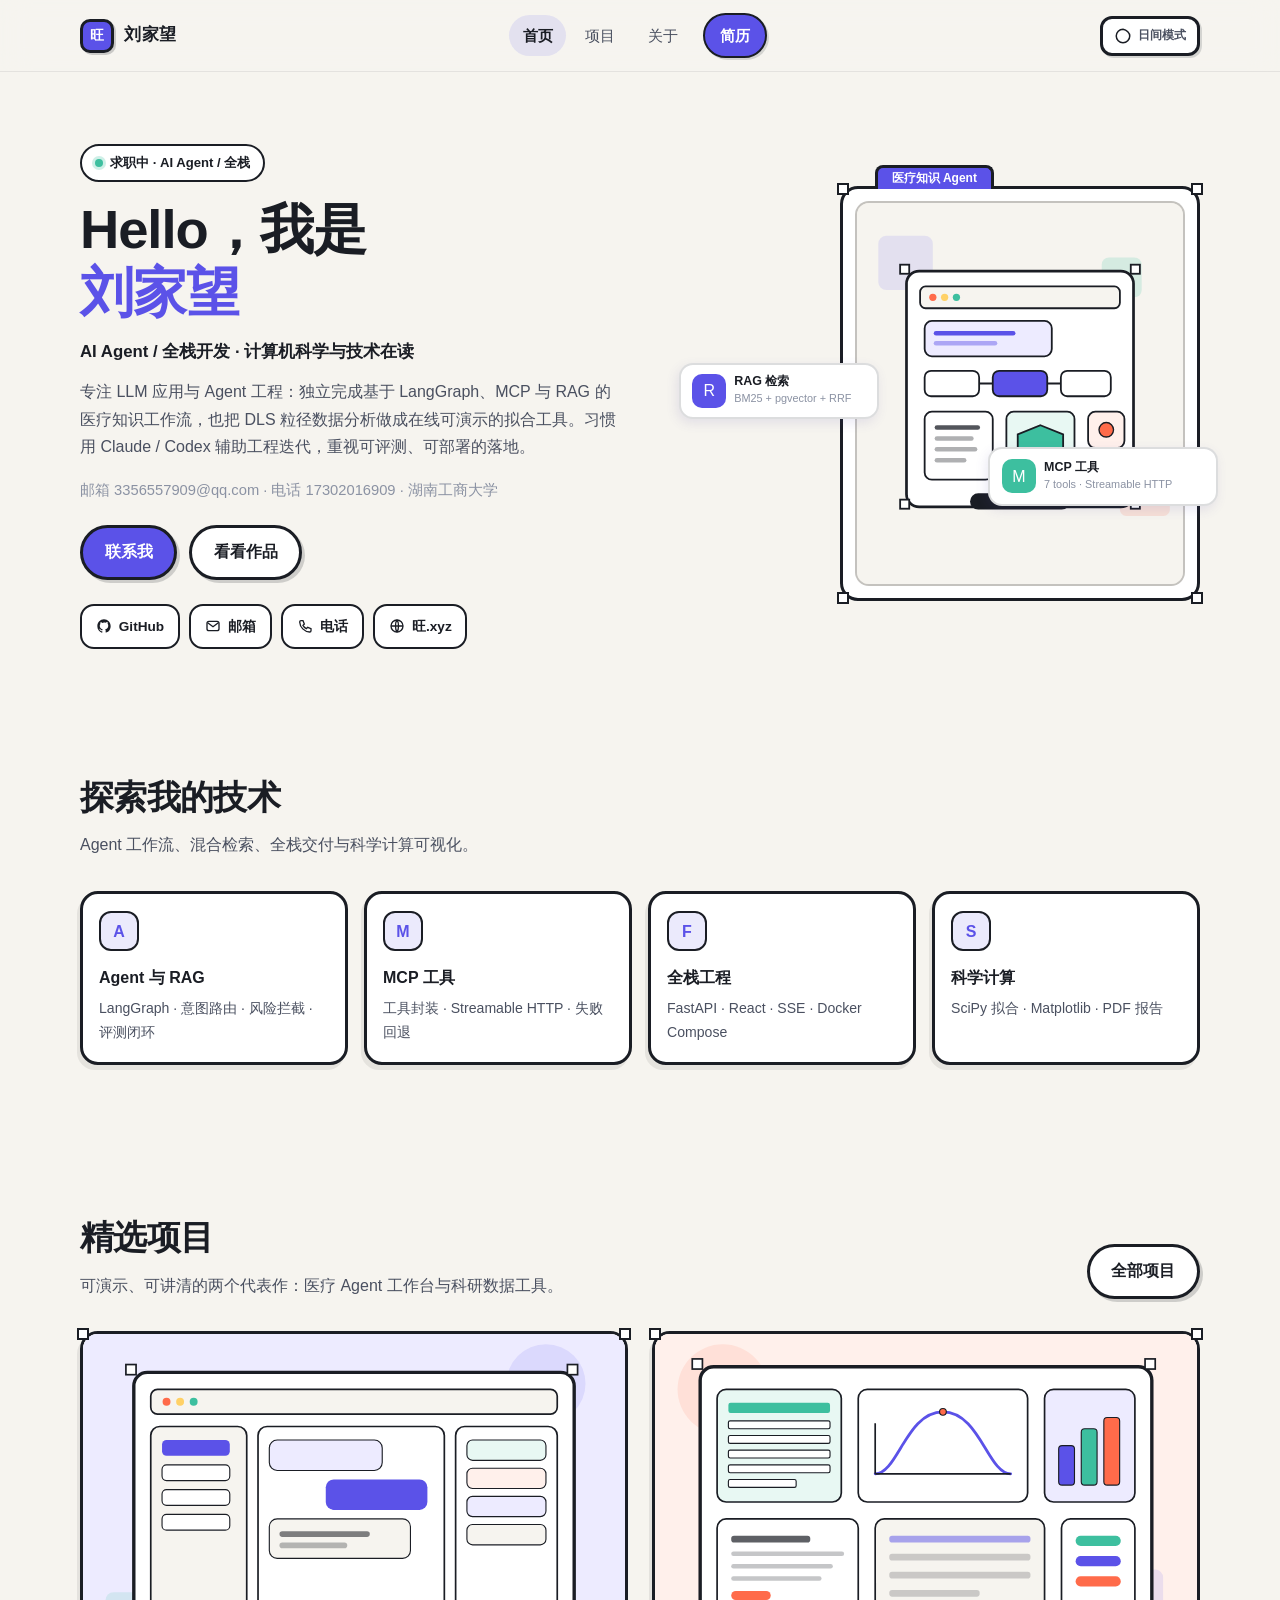
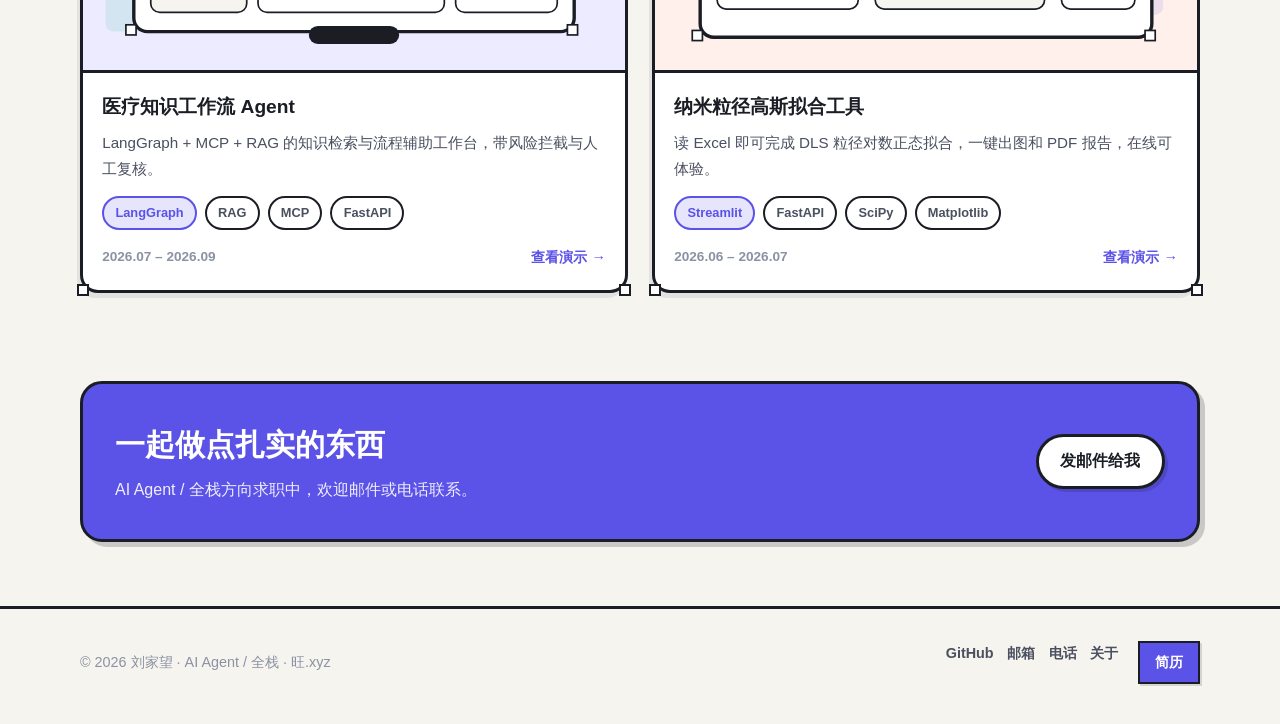
==== commit 60fe6a1e: "update 7 files" ====
--- a/index.html
+++ b/index.html
@@ -1,4 +1,3 @@
-﻿<!-- AI生成 -->
 ﻿<!DOCTYPE html>
 <html lang="zh-CN">
 <head>
@@ -15,10 +14,7 @@
   <link rel="stylesheet" href="css/style.css" />
 </head>
 <body>
-<p data-aigc-mark="1" style="margin:0 0 8px;font-size:10px;line-height:1.3;color:#6b6560;font-weight:400;">AI生成</p>
-
-
-  <header class="site-header">
+<header class="site-header">
     <div class="site-container inner">
       <a class="logo" href="index.html">
         <span class="logo-mark">旺</span>
--- a/css/style.css
+++ b/css/style.css
@@ -185,6 +185,36 @@
   grid-auto-flow: column;
 }
 
+.nav-resume {
+  margin-left: 0.35rem;
+  padding: 0.45rem 0.95rem !important;
+  border: 2px solid var(--line);
+  background: var(--primary) !important;
+  color: #fff !important;
+  font-weight: 700;
+  box-shadow: 2px 2px 0 color-mix(in srgb, var(--line) 15%, transparent);
+}
+
+.nav-resume:hover,
+.nav-resume.active {
+  background: var(--primary-2) !important;
+  color: #fff !important;
+}
+
+.resume-frame-wrap {
+  background: var(--bg-soft);
+  padding: 0.5rem;
+}
+
+.resume-frame {
+  display: block;
+  width: 100%;
+  height: min(80vh, 960px);
+  border: 0;
+  border-radius: 10px;
+  background: var(--card);
+}
+
 .theme-label {
   font-size: 0.75rem;
   font-weight: 700;
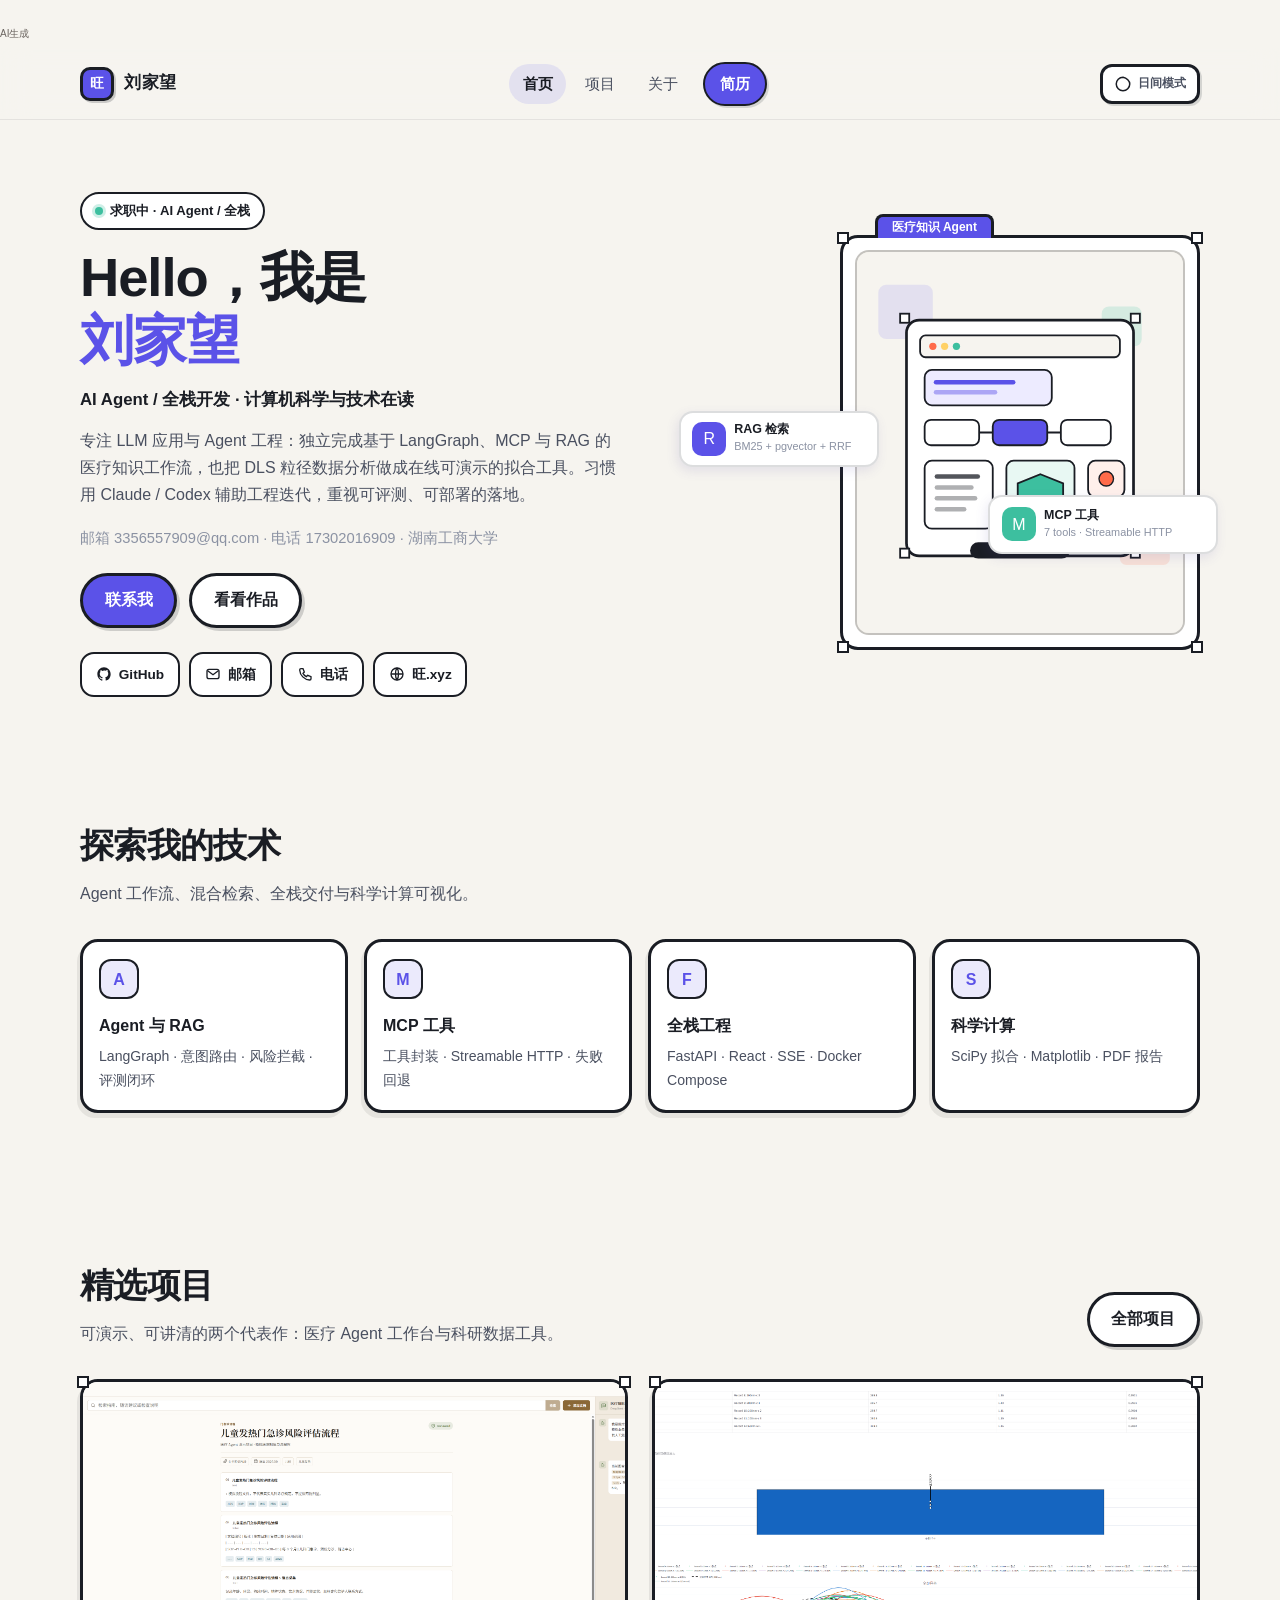
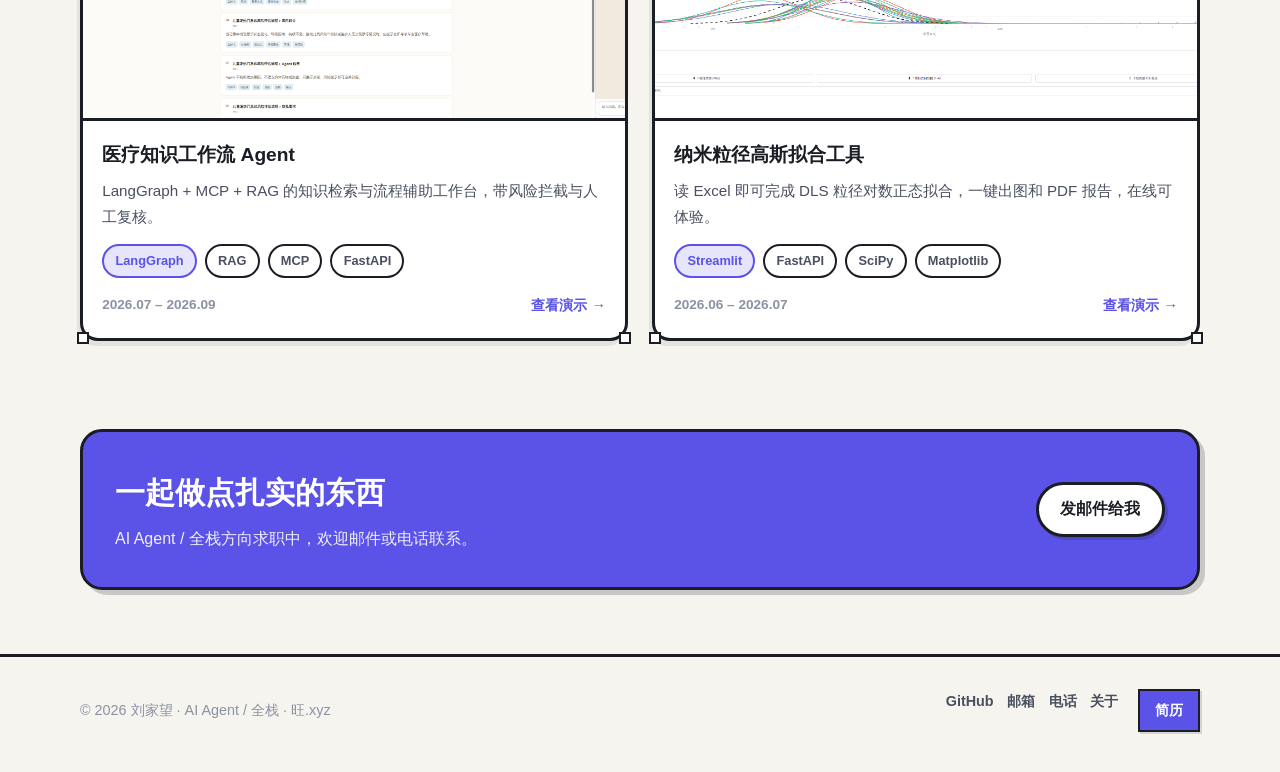
==== commit 76f865cb: "docs: 补充项目真实演示截图并更新详情页展示" ====
--- a/index.html
+++ b/index.html
@@ -1,3 +1,4 @@
+﻿<!-- AI生成 -->
 ﻿<!DOCTYPE html>
 <html lang="zh-CN">
 <head>
@@ -14,6 +15,8 @@
   <link rel="stylesheet" href="css/style.css" />
 </head>
 <body>
+<p data-aigc-mark="1" style="margin:0 0 8px;font-size:10px;line-height:1.3;color:#6b6560;font-weight:400;">AI生成</p>
+
 <header class="site-header">
     <div class="site-container inner">
       <a class="logo" href="index.html">
@@ -157,7 +160,7 @@
           <a class="work-card" href="project-agent.html">
             <span class="corner tl"></span><span class="corner tr"></span><span class="corner bl"></span><span class="corner br"></span>
             <div class="work-media">
-              <img src="assets/svg/project-agent.svg" alt="医疗知识工作流 Agent 封面" />
+              <img src="assets/img/agent-dark-triage.png" alt="医疗知识工作流 Agent 封面" />
             </div>
             <div class="work-body">
               <h3>医疗知识工作流 Agent</h3>
@@ -177,7 +180,7 @@
           <a class="work-card" href="project-fit.html">
             <span class="corner tl"></span><span class="corner tr"></span><span class="corner bl"></span><span class="corner br"></span>
             <div class="work-media">
-              <img src="assets/svg/project-fit.svg" alt="纳米粒径高斯拟合工具封面" />
+              <img src="assets/img/fit-demo-results.png" alt="纳米粒径高斯拟合工具封面" />
             </div>
             <div class="work-body">
               <h3>纳米粒径高斯拟合工具</h3>
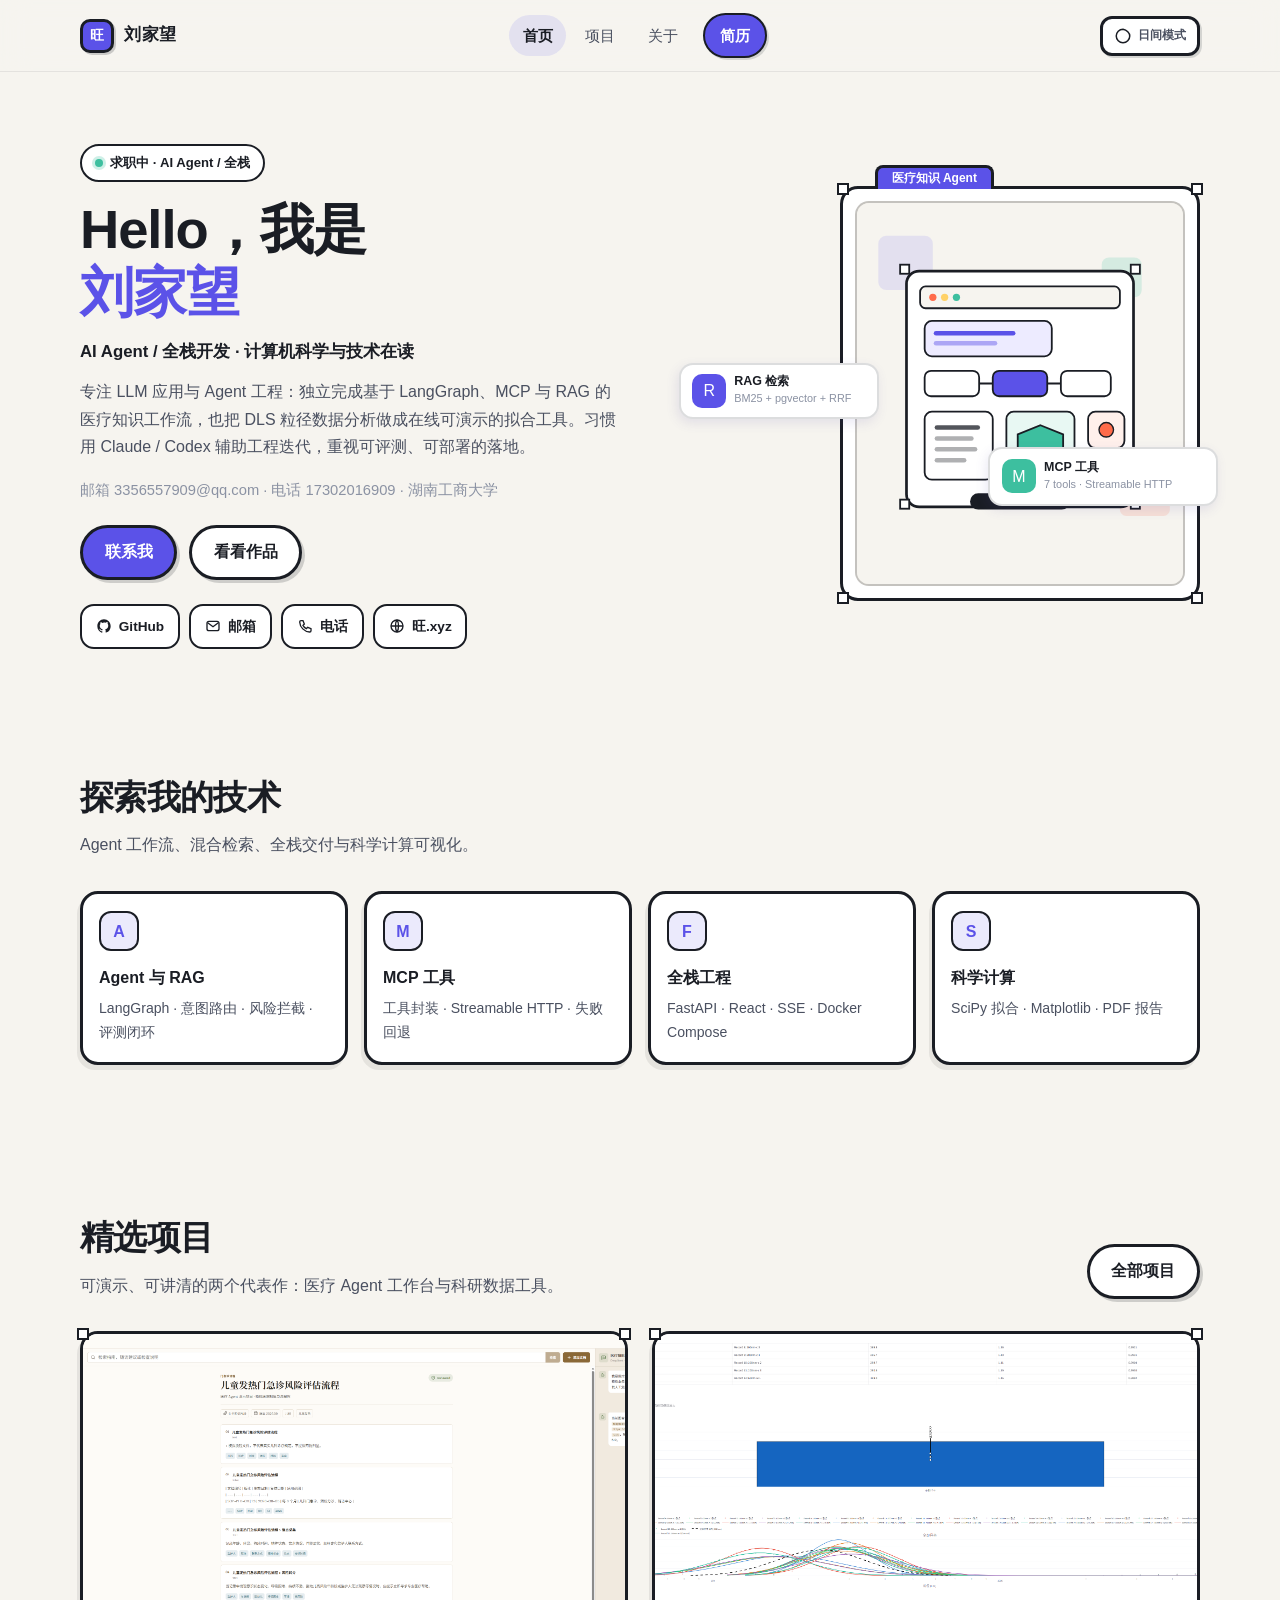
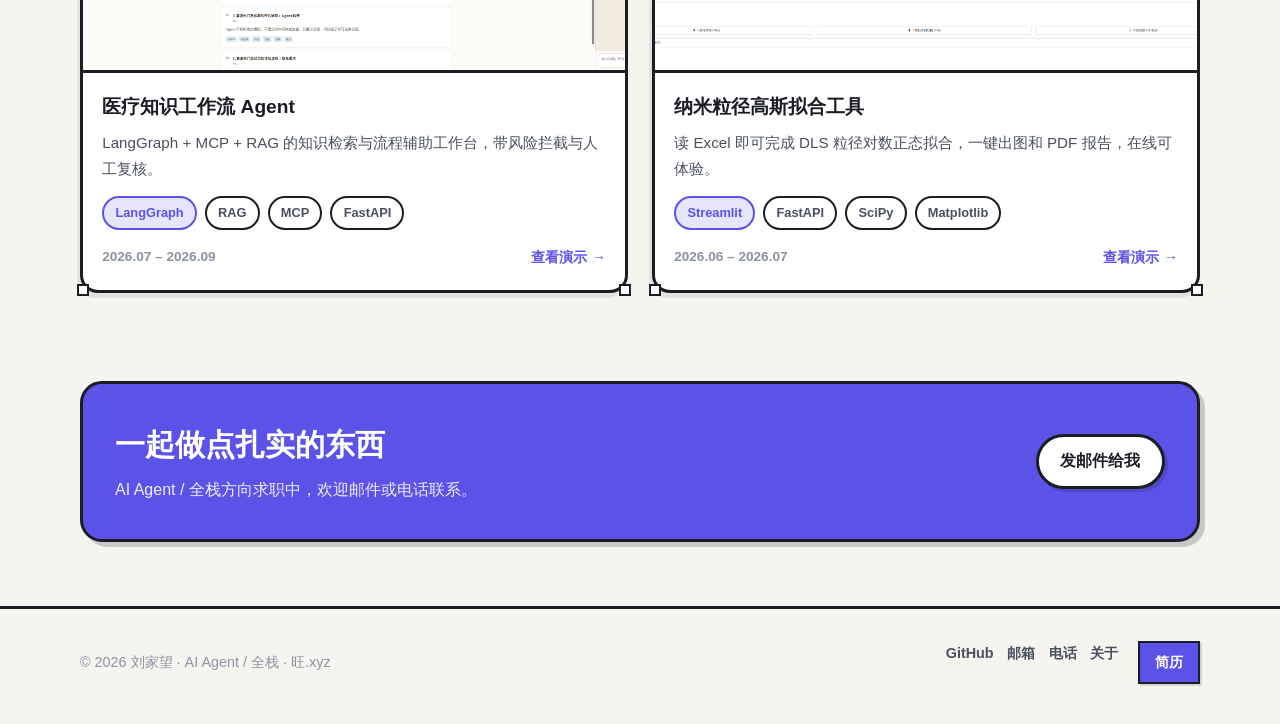
==== commit d0865c12: "fix: 移除页面 AI生成 水印角标" ====
--- a/index.html
+++ b/index.html
@@ -1,4 +1,3 @@
-﻿<!-- AI生成 -->
 ﻿<!DOCTYPE html>
 <html lang="zh-CN">
 <head>
@@ -15,7 +14,6 @@
   <link rel="stylesheet" href="css/style.css" />
 </head>
 <body>
-<p data-aigc-mark="1" style="margin:0 0 8px;font-size:10px;line-height:1.3;color:#6b6560;font-weight:400;">AI生成</p>
 
 <header class="site-header">
     <div class="site-container inner">
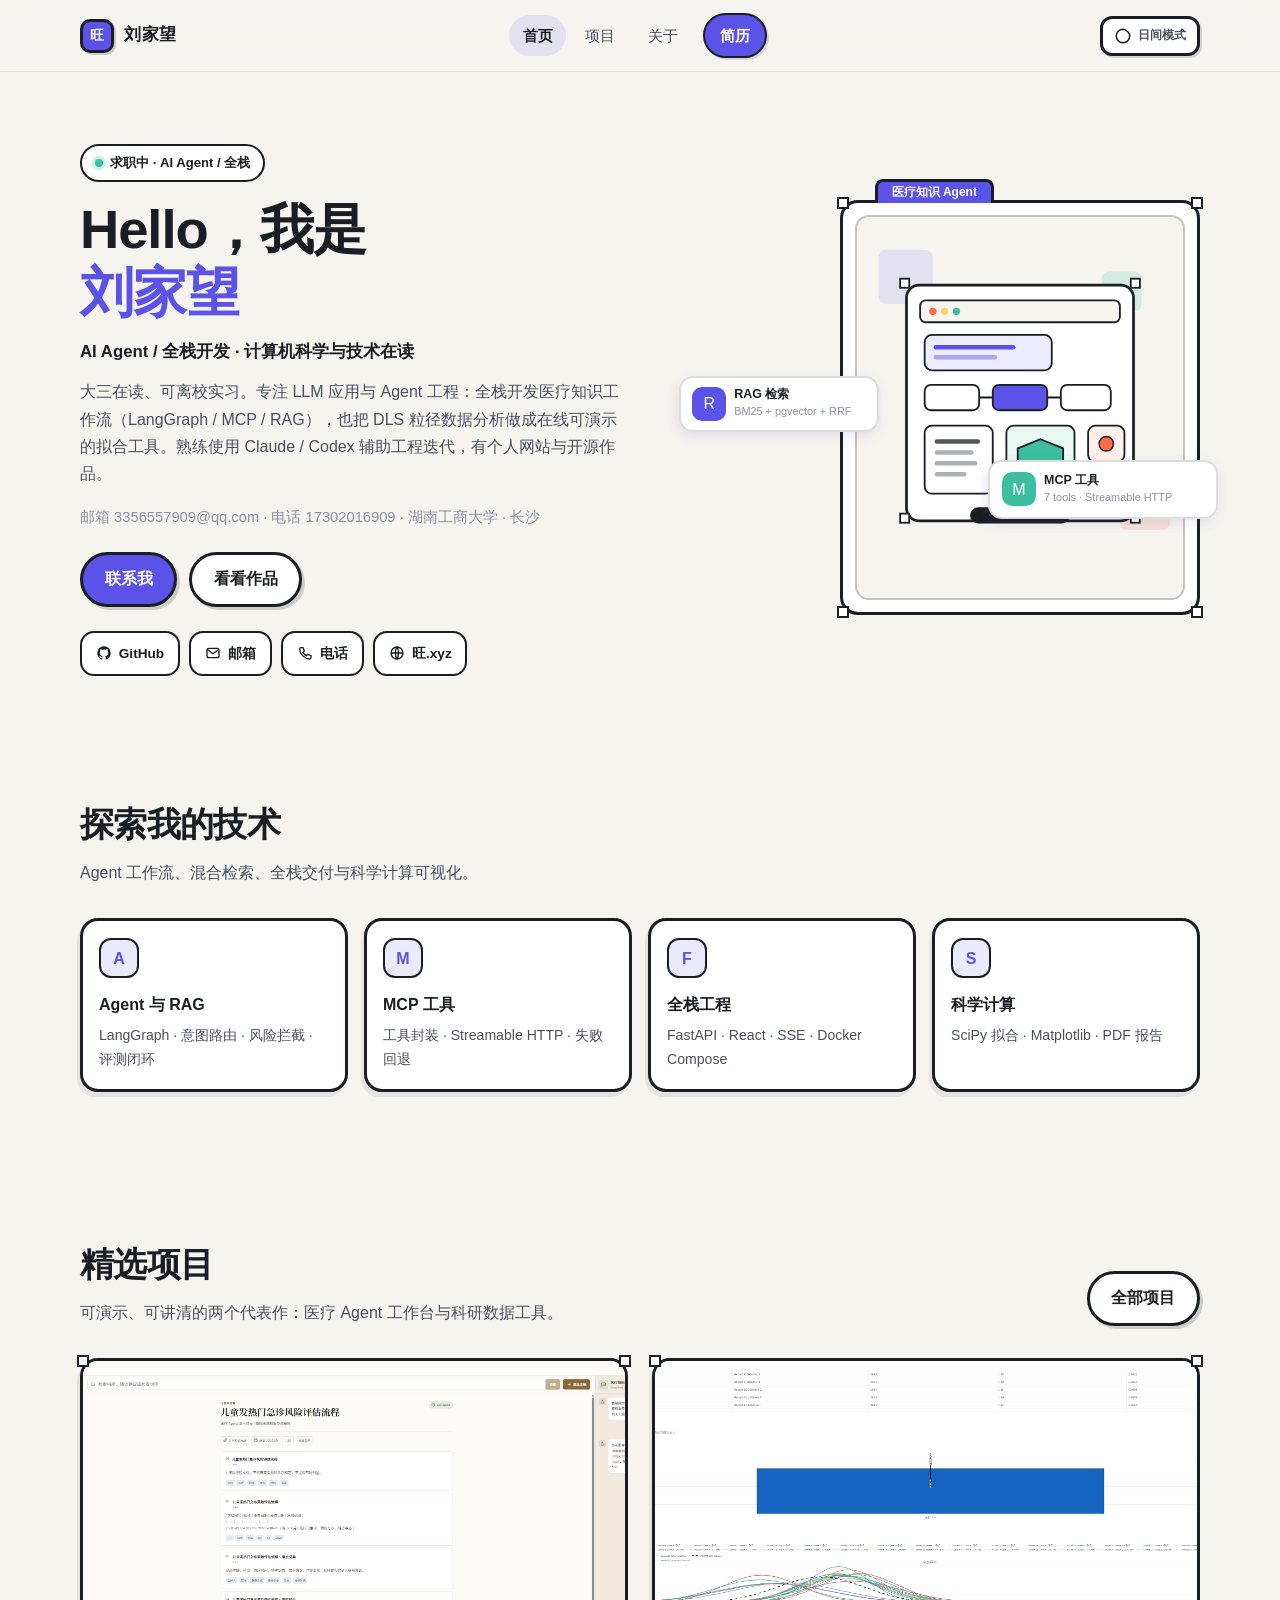
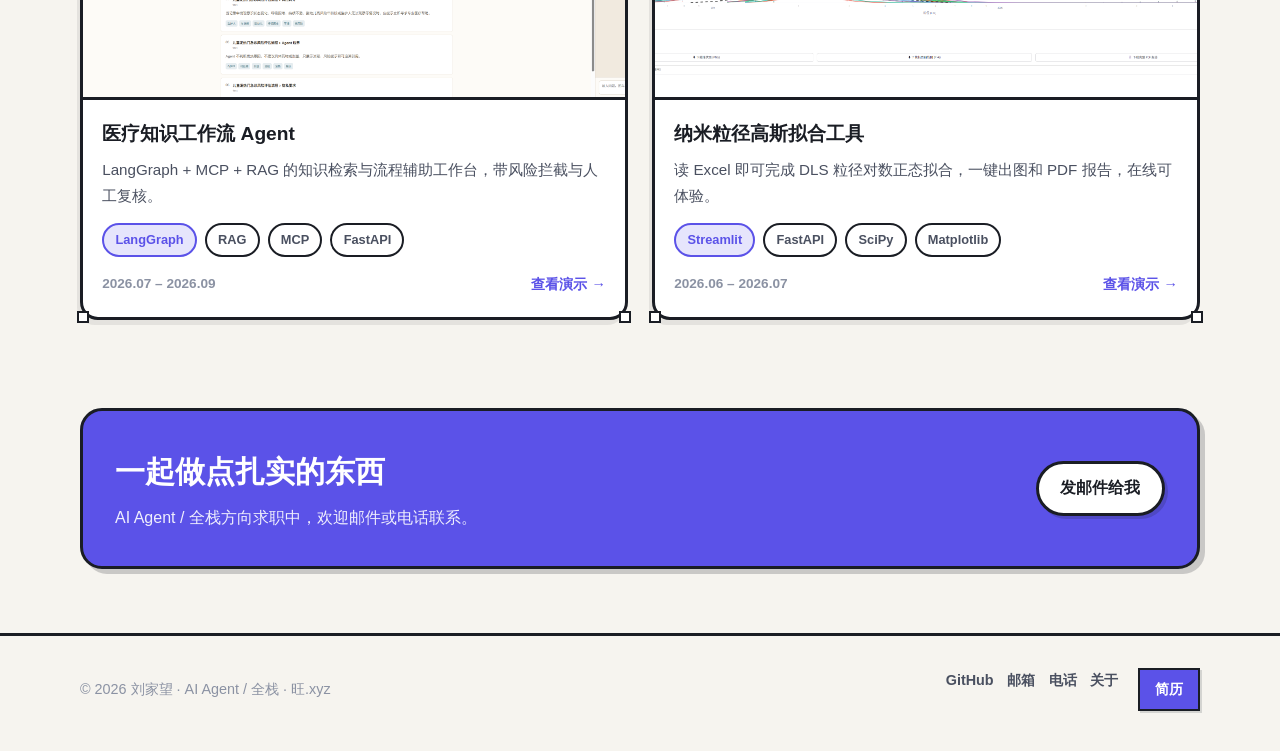
==== commit eca2b654: "docs: 按新版 Python 简历完善关于页、项目业绩与简历文件" ====
--- a/index.html
+++ b/index.html
@@ -1,4 +1,4 @@
-﻿<!DOCTYPE html>
+<!DOCTYPE html>
 <html lang="zh-CN">
 <head>
   <meta charset="UTF-8" />
@@ -46,8 +46,8 @@
           <div class="eyebrow"><span class="eyebrow-dot"></span>求职中 · AI Agent / 全栈</div>
           <h1>Hello，我是<br /><span class="hl" data-split>刘家望</span></h1>
           <p class="hero-sub">AI Agent / 全栈开发 · 计算机科学与技术在读</p>
-          <p class="hero-desc">专注 LLM 应用与 Agent 工程：独立完成基于 LangGraph、MCP 与 RAG 的医疗知识工作流，也把 DLS 粒径数据分析做成在线可演示的拟合工具。习惯用 Claude / Codex 辅助工程迭代，重视可评测、可部署的落地。</p>
-          <p class="hero-contact">邮箱 3356557909@qq.com · 电话 17302016909 · 湖南工商大学</p>
+          <p class="hero-desc">大三在读、可离校实习。专注 LLM 应用与 Agent 工程：全栈开发医疗知识工作流（LangGraph / MCP / RAG），也把 DLS 粒径数据分析做成在线可演示的拟合工具。熟练使用 Claude / Codex 辅助工程迭代，有个人网站与开源作品。</p>
+          <p class="hero-contact">邮箱 3356557909@qq.com · 电话 17302016909 · 湖南工商大学 · 长沙</p>
           <div class="hero-actions btn-row">
             <a class="btn btn-fill" href="mailto:3356557909@qq.com">联系我</a>
             <a class="btn" href="projects.html">看看作品</a>
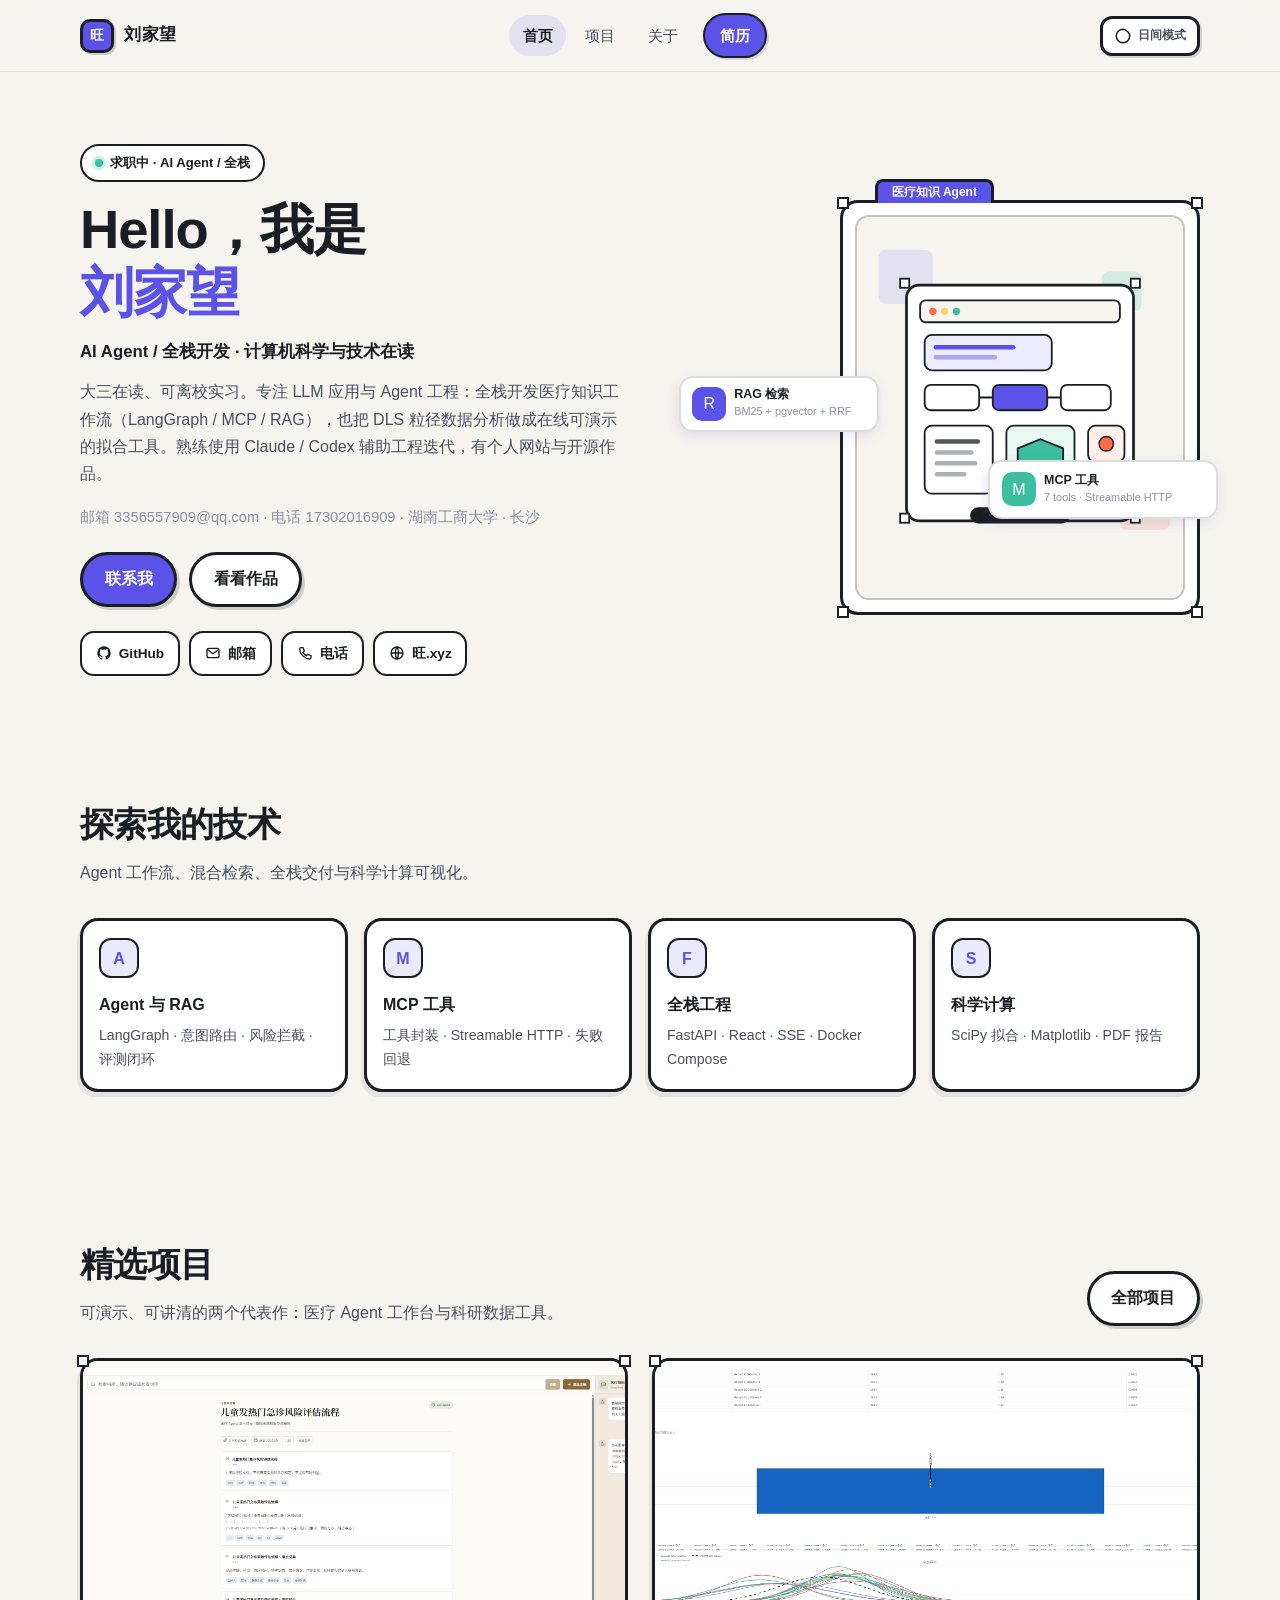
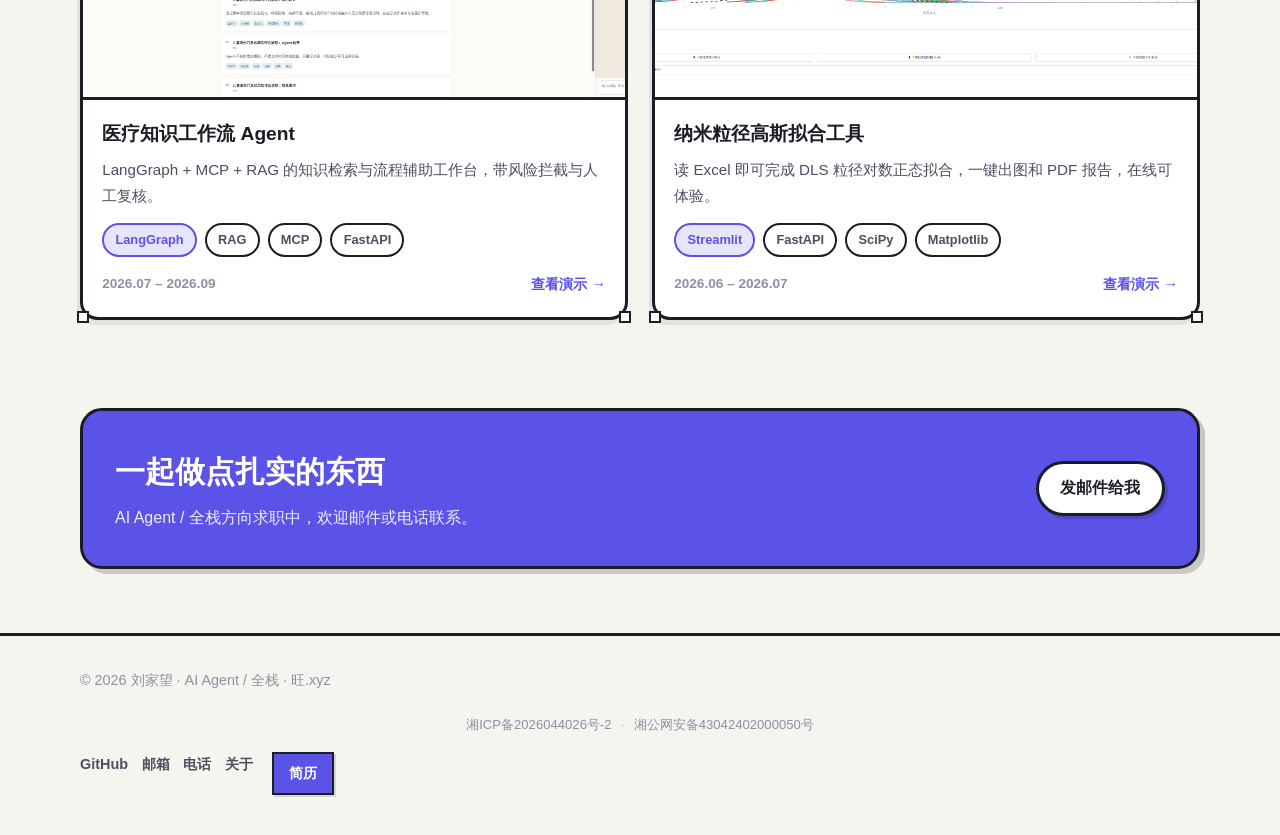
==== commit b2a6c6f7: "docs: 页脚增加 ICP 与公安备案号链接" ====
--- a/index.html
+++ b/index.html
@@ -213,6 +213,11 @@
   <footer class="site-footer">
     <div class="site-container footer-inner">
       <p>© <span data-year></span> 刘家望 · AI Agent / 全栈 · 旺.xyz</p>
+        <p class="beian">
+          <a href="https://beian.miit.gov.cn" target="_blank" rel="noopener noreferrer">湘ICP备2026044026号-2</a>
+          <span class="beian-sep">·</span>
+          <a href="https://beian.mps.gov.cn" target="_blank" rel="noopener noreferrer">湘公网安备43042402000050号</a>
+        </p>
       <div class="footer-links">
         <a href="https://github.com/w-06" target="_blank" rel="noopener noreferrer">GitHub</a>
         <a href="mailto:3356557909@qq.com">邮箱</a>
--- a/css/style.css
+++ b/css/style.css
@@ -1068,6 +1068,27 @@
   font-size: 0.9rem;
 }
 
+.footer-inner .beian {
+  width: 100%;
+  text-align: center;
+  margin-top: 0.35rem;
+  font-size: 0.82rem;
+}
+
+.footer-inner .beian a {
+  color: var(--ink-3);
+  font-weight: 500;
+}
+
+.footer-inner .beian a:hover {
+  color: var(--primary);
+}
+
+.beian-sep {
+  margin: 0 0.35rem;
+  opacity: 0.6;
+}
+
 .footer-links {
   display: flex;
   gap: 0.85rem;
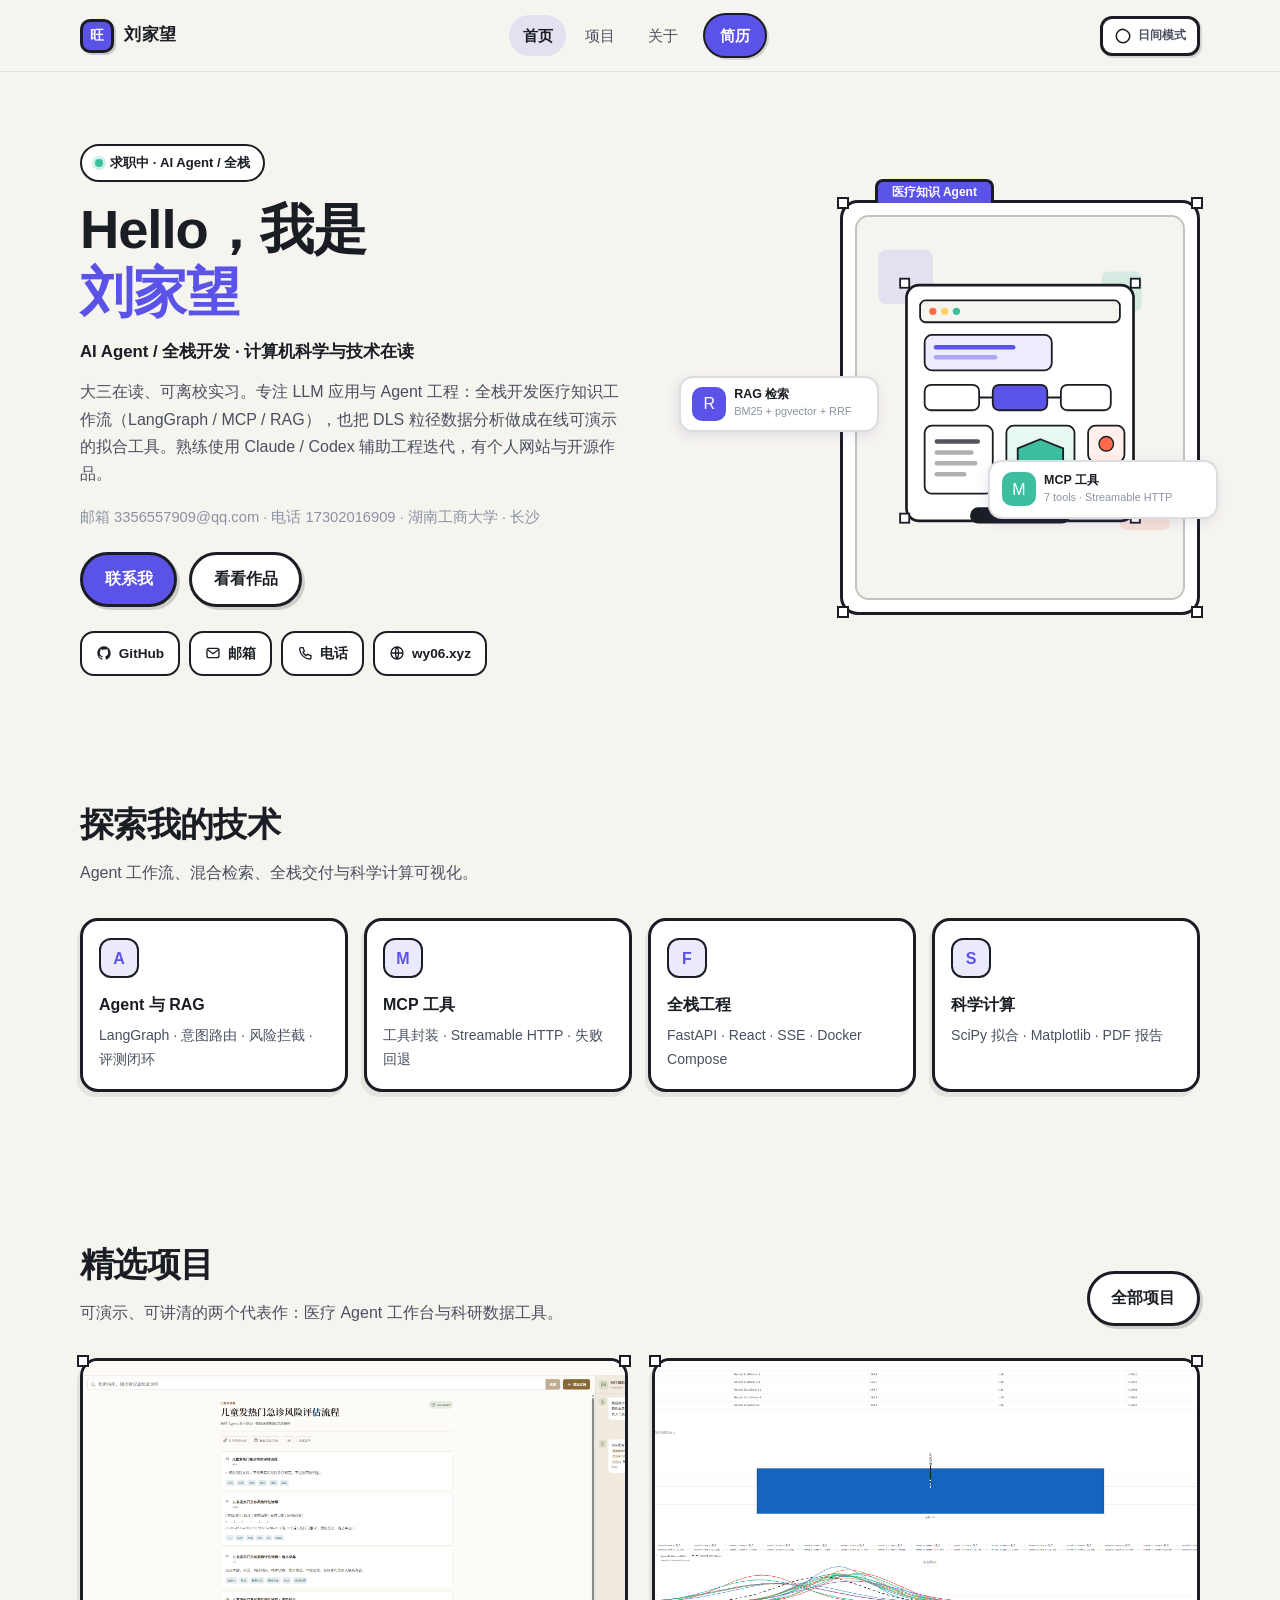
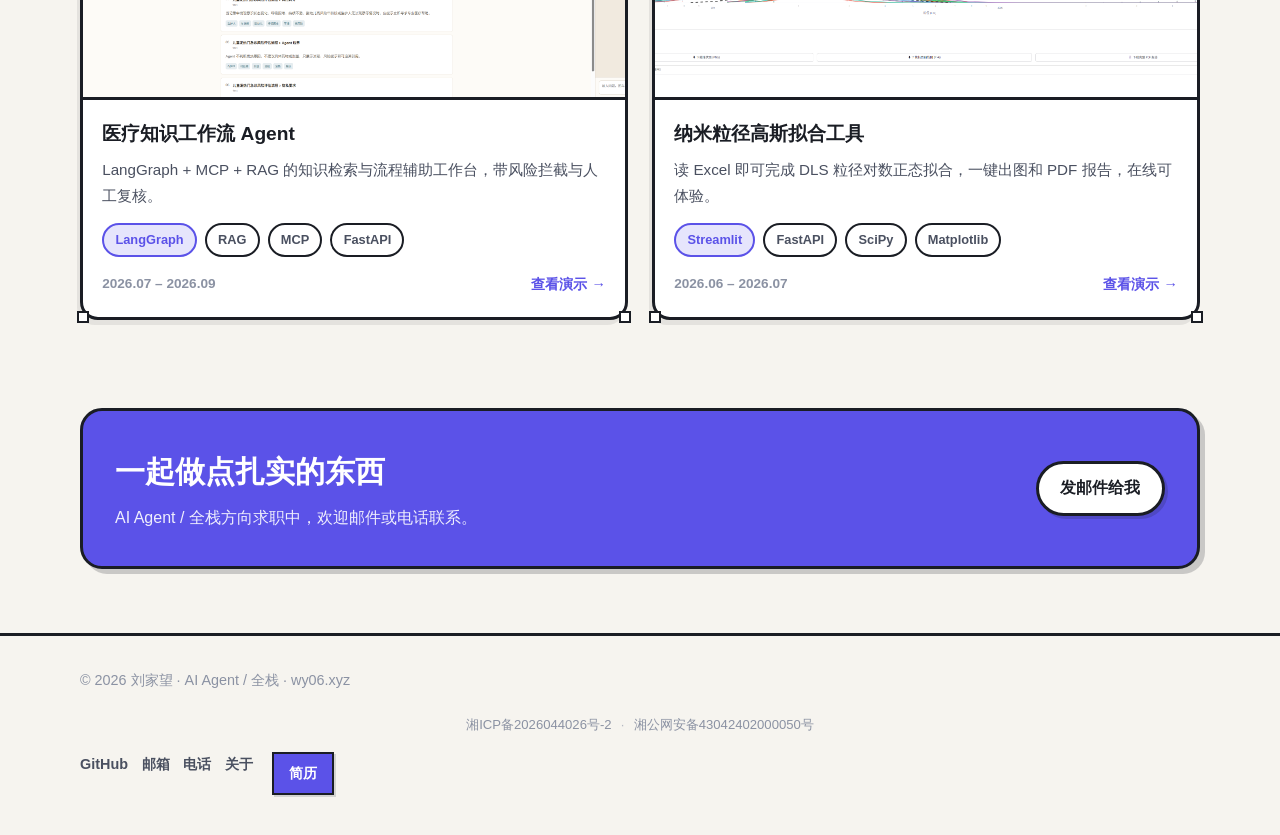
==== commit 0b9cab21: "docs: 域名切换为 wy06.xyz，弃用旺.xyz" ====
--- a/index.html
+++ b/index.html
@@ -9,7 +9,7 @@
   <meta property="og:title" content="刘家望 · AI Agent / 全栈开发" />
   <meta property="og:description" content="做 Agent 工程，也做领域工具。医疗知识工作流 Agent · 纳米粒径高斯拟合工具。" />
   <meta property="og:type" content="website" />
-  <meta property="og:url" content="https://旺.xyz/" />
+  <meta property="og:url" content="https://wy06.xyz/" />
   <link rel="icon" href="data:image/svg+xml,%3Csvg xmlns='http://www.w3.org/2000/svg' viewBox='0 0 32 32'%3E%3Crect width='32' height='32' rx='8' fill='%235B52E8'/%3E%3Ctext x='16' y='22' text-anchor='middle' font-size='16' font-family='sans-serif' fill='white' font-weight='700'%3E旺%3C/text%3E%3C/svg%3E" />
   <link rel="stylesheet" href="css/style.css" />
 </head>
@@ -65,9 +65,9 @@
               <svg viewBox="0 0 24 24" fill="none" stroke="currentColor" stroke-width="2"><path d="M6 4h3l2 5-2 2a12 12 0 0 0 5 5l2-2 5 2v3a2 2 0 0 1-2 2A16 16 0 0 1 4 6a2 2 0 0 1 2-2z"/></svg>
               电话
             </a>
-            <a class="social-chip" href="https://旺.xyz" target="_blank" rel="noopener noreferrer">
+            <a class="social-chip" href="https://wy06.xyz" target="_blank" rel="noopener noreferrer">
               <svg viewBox="0 0 24 24" fill="none" stroke="currentColor" stroke-width="2"><circle cx="12" cy="12" r="9"/><path d="M3 12h18M12 3c3 3.5 3 14 0 18M12 3c-3 3.5-3 14 0 18"/></svg>
-              旺.xyz
+              wy06.xyz
             </a>
           </div>
         </div>
@@ -212,7 +212,7 @@
 
   <footer class="site-footer">
     <div class="site-container footer-inner">
-      <p>© <span data-year></span> 刘家望 · AI Agent / 全栈 · 旺.xyz</p>
+      <p>© <span data-year></span> 刘家望 · AI Agent / 全栈 · wy06.xyz</p>
         <p class="beian">
           <a href="https://beian.miit.gov.cn" target="_blank" rel="noopener noreferrer">湘ICP备2026044026号-2</a>
           <span class="beian-sep">·</span>
